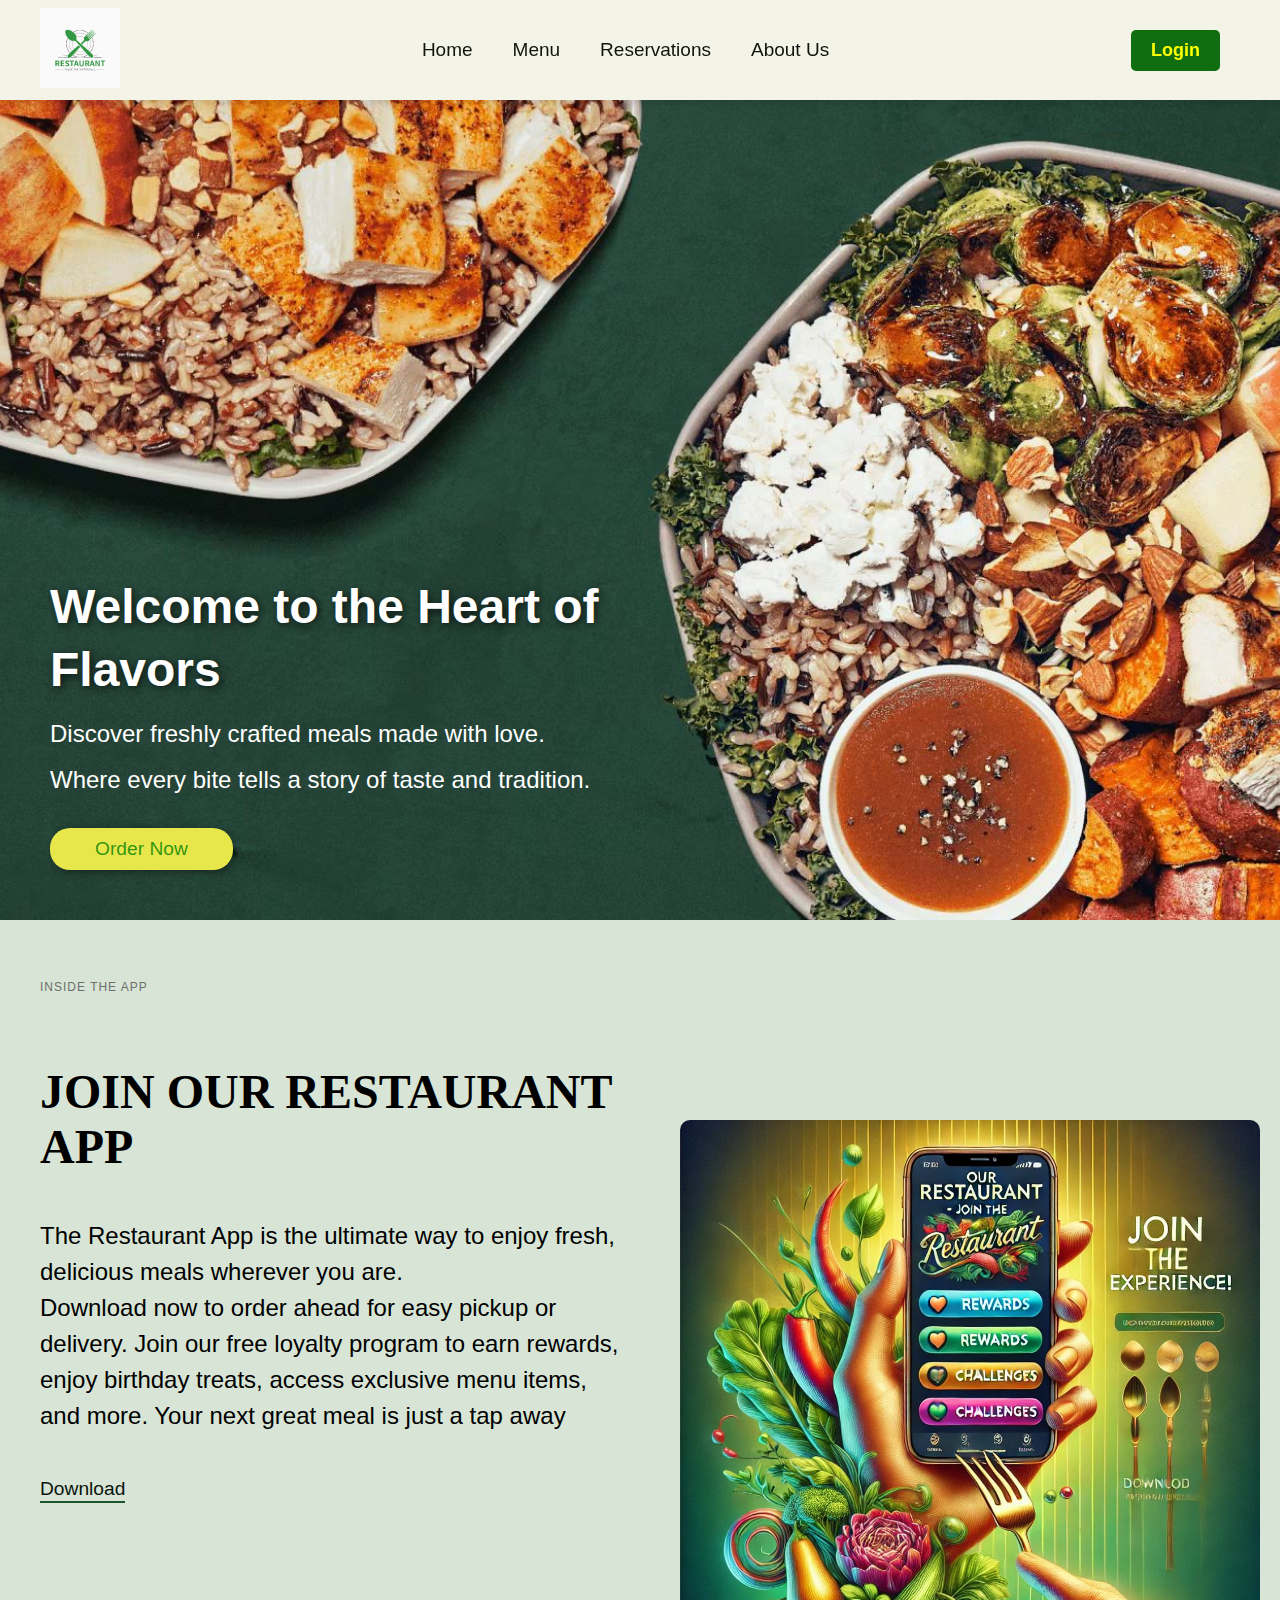
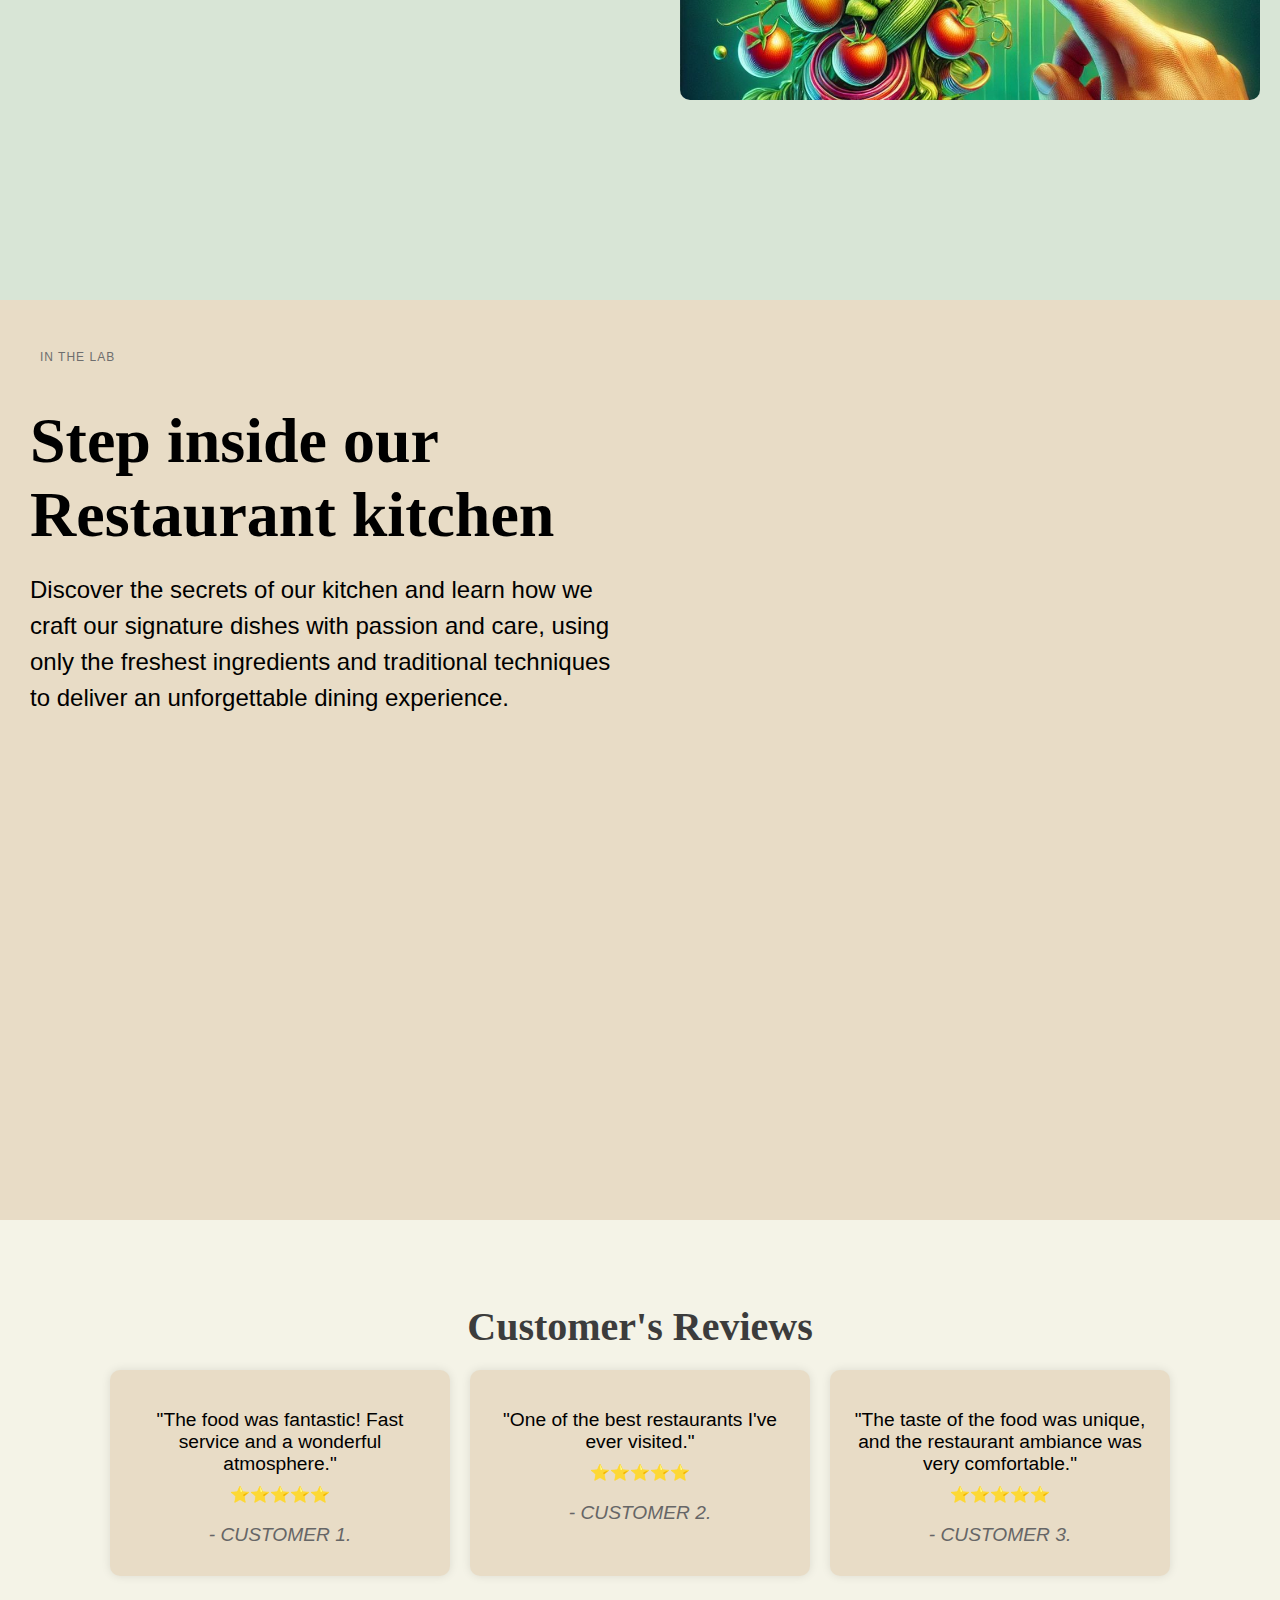
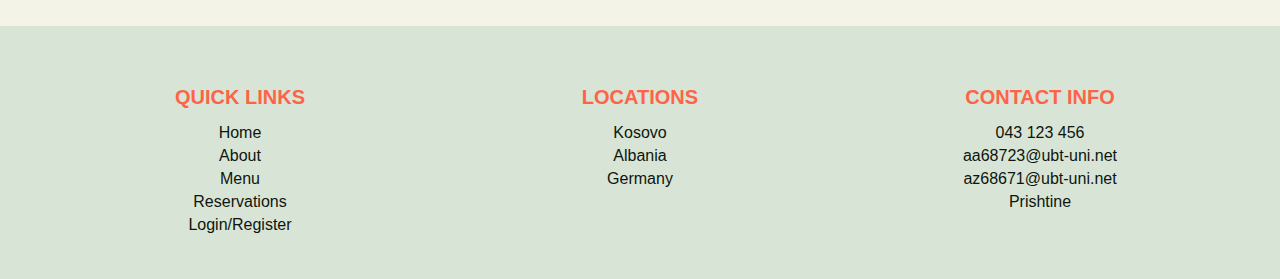
==== index.html @ e31dccf3 "updated footer for menu and created a file for "about us"" ====
<!DOCTYPE html>
<html lang="en">
<head>
    <meta charset="UTF-8">
    <meta name="viewport" content="width=device-width, initial-scale=1.0">
    <meta name="description" content="Welcome to the Best Restaurant. Discover freshly crafted meals made with love.">
    <title>Best Restaurant</title>
    <link rel="stylesheet" href="index.css">
    <script defer src="script.js"></script>

</head>
<body>
    <header class="header">
        <!-- Logo ne anen e majte -->
        <div class="logo">
            <img src="logo.png" alt="Restaurant Logo">
        </div>

        <!-- Navigacioni ne qender -->
        <nav class="nav">
            <ul>
                <li><a href="index.html">Home</a></li>
                <li><a href="menu.html">Menu</a></li>
                <li><a href="Reservations.html">Reservations</a></li>
                <li><a href="about.html">About Us</a></li>
            </ul>
        </nav>

        <!-- Login button ne te djathte -->
        <a href="#" class="login-button">Login</a>
    </header>

    <section class="hero">
      <div class="hero-content">
        <h1>Welcome to the Heart of Flavors</h1>
        <p>Discover freshly crafted meals made with love.</p>
        <p>Where every bite tells a story of taste and tradition.</p>
        <a href="menu.html" class="order-button">Order Now</a>
      </div>
    </section>
      
        <section class="app">
            <!-- Seksioni i tekstit -->
            <div class="text-section">
                <div class="stitle">Inside the app</div>
                <h2>Join our restaurant app</h2>
                <p>The Restaurant App is the ultimate way to enjoy fresh, delicious meals wherever you are. <br>
                    Download now to order ahead for easy pickup or delivery. Join our free loyalty program to earn rewards, enjoy birthday treats, 
                    access exclusive menu items, and more. Your next great meal is just a tap away</p>
                    <div class="btn">
                        <a href="https://play.google.com/store/apps/details?id=com.globalfoodsoft.restaurantapp" class="underline-link">Download</a>
                    </div>
            </div>
            
    
            <!-- Seksioni i fotos -->
            <div class="app-img">
                <img src="app_promo.jpg" alt="Restaurant App Promo">
            </div>
            
        </section>
        <section class="flex">
            <div class="texti">
                <div>
                    <div class="subtitle">In the lab</div>
                    <h2>Step inside our Restaurant kitchen</h2>
                    <p>Discover the secrets of our kitchen and learn how we craft our signature dishes with passion and care, 
                       using only the freshest ingredients and traditional techniques to deliver an unforgettable dining experience.
                    </p>
                </div>
            </div>

            <div class="video-section" id="v">
                <video autoplay muted loop>
                    <source src="kitchen.mp4" type="video/mp4">
                    Your browser does not support the video tag.
                </video>
            </div>
        </section>
        <!-- Reviews Section -->
        <section id="tm" class="testimonials">
            <h2>Customer's Reviews</h2>
            <div class="testimonial-container">
                <div class="testimonial">
                    <p>"The food was fantastic! Fast service and a wonderful atmosphere."</p>
                    <div class="rating">⭐⭐⭐⭐⭐</div>
                    <p class="client-name">- CUSTOMER 1.</p>
                </div>
                <div class="testimonial">
                    <p>"One of the best restaurants I've ever visited."</p>
                    <div class="rating">⭐⭐⭐⭐⭐</div>
                    <p class="client-name">- CUSTOMER 2.</p>
                </div>
                <div class="testimonial">
                    <p>"The taste of the food was unique, and the restaurant ambiance was very comfortable."</p>
                    <div class="rating">⭐⭐⭐⭐⭐</div>
                    <p class="client-name">- CUSTOMER 3.</p>
                </div>
            </div>
        </section>

    </main>

    <footer>
        <section class="footer">
            <div class="box-container">
                <div class="box">
                    <h3>Quick Links</h3>
                    <ul>
                        <li><a href="index.html">Home</a></li>
                        <li><a href="about.html">About</a></li>
                        <li><a href="menu.html">Menu</a></li>
                        <li><a href="Reservations.html">Reservations</a></li>
                        <li><a href="login.html">Login/Register</a></li>
                    </ul>
                </div>
                <div class="box">
                    <h3>Locations</h3>
                    <ol>
                        <li><a href="#">Kosovo</a></li>
                        <li><a href="#">Albania</a></li>
                        <li><a href="#">Germany</a></li>
                    </ol>
                </div>
                <div class="box">
                    <h3>Contact Info</h3>
                    <ul>
                        <li><a href="#">043 123 456</a></li>
                        <li><a href="#">aa68723@ubt-uni.net</a></li>
                        <li><a href="#">az68671@ubt-uni.net</a></li>
                        <li><a href="#">Prishtine</a></li>
                    </ul>
                </div>
            </div>
        </section>
    </footer>
</body>
</html>
---- index.css ----
/* Pergjithesisht */
body {
  margin: 0;
  font-family: 'Montserrat', sans-serif;
  background-color:#F4F3E7;
}

/* Header */
.header {
  position: fixed;
  top: 0;
  width: 100%;
  height: 100px;
  background-color: #F4F3E7;
  display: flex;
  align-items: center;
  justify-content: space-between;
  padding: 0 40px;
  z-index: 10;
  box-shadow: 0 4px 6px rgba(0, 0, 0, 0.1); /* Shton nje hije per pamje me te mire */
}

/* Logo ne te majte */
.logo img {
  height: 80px; /* Madhesia e logos */
}

/* Navigacioni ne qender */
.nav {
  text-align: center;
}

.nav ul {
  display: inline-flex;
  list-style: none;
  margin: 0;
  padding: 0;
}

.nav li {
  margin: 0 20px;
}

.nav a {
  color: #0E150E;
  text-decoration: none;
  font-size: 19px;
}

.nav a:hover {
  color: #1c542d;
  transition: color 0.3s ease-in-out;
}

/* Login si buton ne te djathte */
.login-button {
  padding: 10px 20px;
  background-color: #106e10;
  color: yellow;;
  text-decoration: none;
  font-weight: bold;
  font-size: 18px;
  border: none;
  border-radius: 5px;
  margin-right: 100px; /* Hapesira e moderuar nga skaji i djathte */
  transition: background-color 0.3s, transform 0.3s;
  cursor: pointer;
}

.login-button:hover {
  background-color: #1c542d;
  transform: scale(1.04);
}

/* Hero */
.hero {
  background-image: url('green1.jpg'); /* Vendosni nje imazh te pershtatshem */
  background-size: cover;
  background-position: center;
  height: 100vh;
  position: relative;
  color: #fff;
  display: flex;
  align-items: flex-end; /* Per t'u shfaqur ne fund te seksionit */
  justify-content: flex-start; /* Per t'u shfaqur ne krahun e majte */
  padding: 10px; /* Hapesire me e madhe nga skajet */
}

.hero-content {
  max-width: 600px; /* Zgjerimi i gjersise per tekst me te gjate */
  padding: 40px;
}

.hero h1 {
  font-size: 3rem; /* Tekst me i madh */
  margin: 0 0 15px;
  font-weight: bold;
  line-height: 1.3; /* Hapesira ndermjet rreshtave */
  text-shadow: 2px 2px 8px rgba(0, 0, 0, 0.7); /* Hijet per tekst me te dukshem */
}

.hero p {
  font-size: 1.5rem; /* Peremase me e madhe */
  margin: 10px 0;
  line-height: 1.5; /* Hapesire me e rehatshme ndermjet rreshtave */
}

.order-button {
  display: inline-block;
  margin-top: 20px;
  padding: 10px 45px; /* Buton me i madh per terheqje me te mire */
  font-size: 1.2rem;
  color: rgba(0, 128, 0, 0.8); /* Shkronja te gjelberta transparente */
  background-color: rgb(231, 231, 75);; /* Ngjyre e verdhe per butonin */
  text-decoration: none;
  border-radius: 20px; /* Cepa pak me te rrumbullaket */
  box-shadow: 2px 2px 8px rgba(0, 0, 0, 0.4); /* Efekt hijeje */
  transition: background-color 0.3s, transform 0.2s;
}

.order-button:hover {
  background-color: #f6d465; /* Ndryshim i lehte ngjyre ne hover */
  transform: scale(1.08); /* Zmadhim me i dukshem gjate hover-it */
}
/* App Section */
.app {
  display: flex;
  background-color: #D8E5D6;
}

.text-section {
  flex: 1;
  height: 100vh;
  display: flex;
  flex-direction: column;
  justify-content: flex-start;
  padding: 40px;
  color: #000;
}

.text-section h2 {
  font-size: 3rem;
  margin-bottom: 20px;
  text-transform: uppercase; /* Të gjitha shkronjat janë të mëdha */
  font-family: Garamond, serif;
  
}

.text-section p {
  font-size: 1.5rem;
  line-height: 1.5;
}
.stitle{
  font-size: 12px; /* Madhësia e vogël për tekstin ndihmës */
  color: #6e6e6e; /* Një ngjyrë gri e lehtë për tekstin ndihmës */
  text-transform: uppercase; /* Të gjitha shkronjat janë të mëdha */
  letter-spacing: 1px; /* Hapësirë midis shkronjave */
  margin-top: 20px;
  margin-bottom: 30px; /* Hapësirë poshtë subtitullit */
}

.btn {
  align-self: flex-start; /* Vendosja në të majtë */
  margin-top: 20px;
}

.underline-link {
  font-size: 1.2rem;
  color: #09140c;
  text-decoration: none;
  border-bottom: 2px solid #1c542d; /* Vijë poshtë */
  padding-bottom: 2px;
  transition: color 0.3s ease-in-out, border-color 0.3s ease-in-out;
}

.underline-link:hover {
  color: #106e10;
  border-color: #106e10;
}

.app-img {
  flex: 1;
  display: flex;
  align-items: center;
  justify-content: center;
  padding: 20px;
}

.app-img img {
  max-width: 100%;
  height: auto;
  border-radius: 10px;
}
/*app section*/
.flex{
  display: flex;
  background-color: #E8DCC6;
}

.texti {
  flex: 1; /* Seksioni i tekstit zë gjysmën e ekranit */
  height: 100vh;
  position: relative;
  color: #000000;
  display: flex;
  align-items: flex-start; /* Per t'u shfaqur ne fillim te seksionit */
  justify-content: flex-start; /* Per t'u shfaqur ne krahun e majte */
  padding: 10px; /* Hapesire me e madhe nga skajet */
}
.subtitle {
  font-size: 12px; /* Madhësia e vogël për tekstin ndihmës */
  color: #6e6e6e; /* Një ngjyrë gri e lehtë për tekstin ndihmës */
  text-transform: uppercase; /* Të gjitha shkronjat janë të mëdha */
  letter-spacing: 1px; /* Hapësirë midis shkronjave */
  margin-left: 30px;
  margin-top: 40px;
  margin-bottom: 40px; /* Hapësirë poshtë subtitullit */
}
.texti h2 {
  font-size: 4em; /* Madhësia kryesore e titullit */
  margin:  20px ; /* Hapësirë poshtë titullit */
  font-family: Garamond, serif;
}
.flex p{
  font-size: 1.5rem; /* Permase me e madhe */
  margin: 20px ;
  line-height: 1.5; /* Hapesire me e rehatshme ndermjet rreshtave */
}
.video-section {
  flex: 1; /* Seksioni i videos zë gjysmën tjetër të ekranit */
  background-color: #E8DCC6; /* Ngjyrë gri për sfondin e videos */
  overflow: hidden; /* Siguron që videoja të mos dalë jashtë kufijve */
  display: flex; /* Videoja qendrohet brenda */
}
.video-section video {
  width: 100%; /* Video mbush gjithë gjerësinë e seksionit */
  height: 100%; /* Video mbush gjithë lartësinë e seksionit */
  object-fit: cover; /* Video mbulon seksionin pa shtrembërime */
}

/* Reviews-section */
.testimonials {
  padding: 50px 20px;
  background-color: #F4F3E7;
  text-align: center;
}

.testimonials h2 {
  font-family: Garamond, serif;
  font-size: 2.5rem;
  font-weight:bolder;
  color: #3c3c3c; /* Ngjyrë neutrale */
  margin-bottom: 20px;
}

.testimonial-container {
  display: flex;
  gap: 20px;
  justify-content: center;
  flex-wrap: wrap;
}

.testimonial {
  background-color: #E8DCC6;
  border-radius: 10px;
  padding: 20px;
  width: 300px;
  box-shadow: 0 0 10px rgba(0, 0, 0, 0.1);
}

.testimonial p {
  font-size: 1.2rem;
  margin-bottom: 10px;
}

.testimonial .rating {
  color: #FFD700;
}

.testimonial .client-name {
  font-style: italic;
  color: #666;
}
.testimonial:hover {
background-color: #D8E5D6;
}

/* Footer */
footer {
  background-color: #D8E5D6;
  color: #0E150E;
  padding: 20px;
  text-align: center;
}

.footer .box-container {
  display: flex;
  justify-content: space-around;
  flex-wrap: wrap;
  max-width: 1200px;
  margin: 0 auto;
}

.footer .box {
  flex: 1 1 250px;
  padding: 20px;
}

.footer h3 {
  font-size: 20px;
  color: #ff6347;
  margin-bottom: 15px;
  text-transform: uppercase;
}

.footer ul, .footer ol {
  list-style: none;
  padding: 0;
  margin: 0;
}

.footer li {
  margin: 5px 0;
}

.footer a {
  color: #0E150E;
  text-decoration: none;
  font-size: 16px;
  transition: color 0.3s;
}

.footer a:hover {
  color: aqua;
}

/* Per ekranet e vogla */
@media (max-width: 768px) {
  .footer .box-container {
    flex-direction: column;
    align-items: center;
  }

  .nav ul {
    flex-direction: column;
    align-items: center;
  }

  .nav li {
    margin: 10px 0;
  }

  .header {
    flex-wrap: wrap;
    height: auto;
    padding: 10px 20px;
  }

  .login-button {
    margin-right: 10px; /* Pak me afer per ekranet e vogla */
  }
}
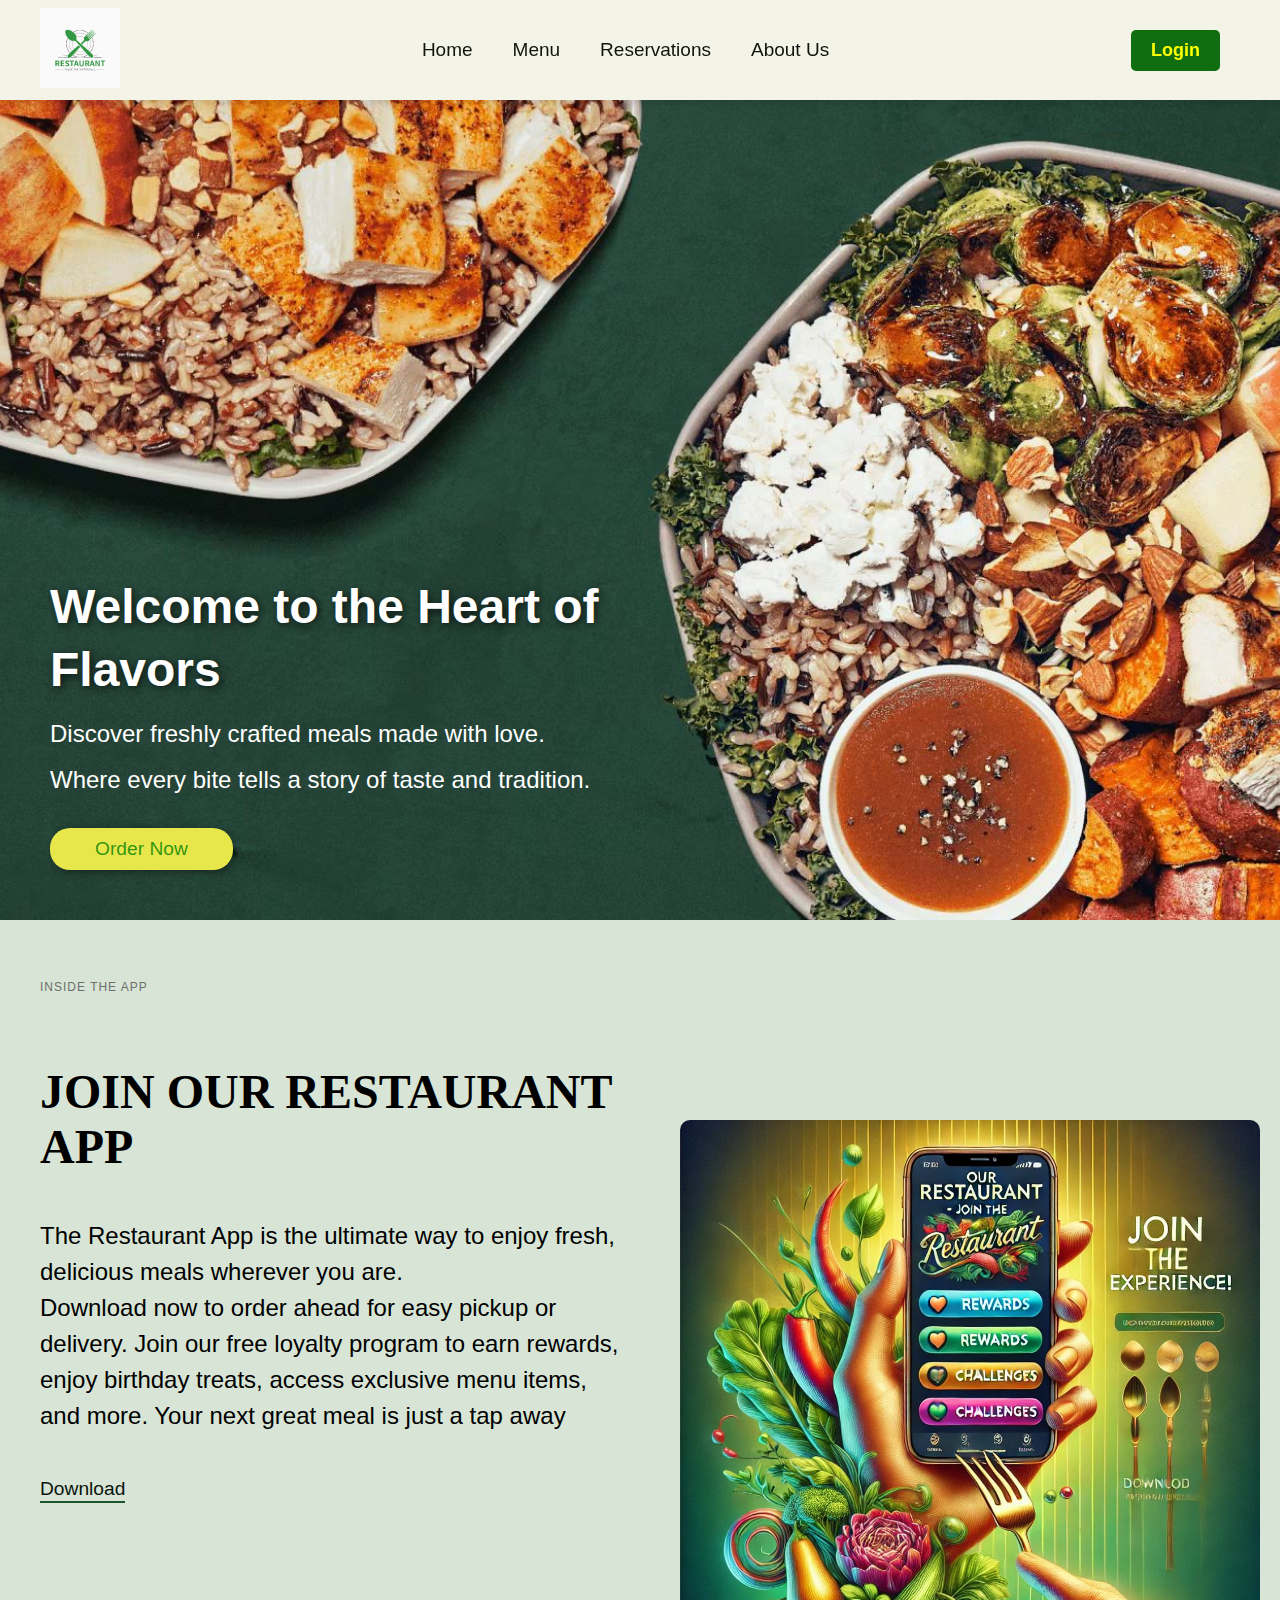
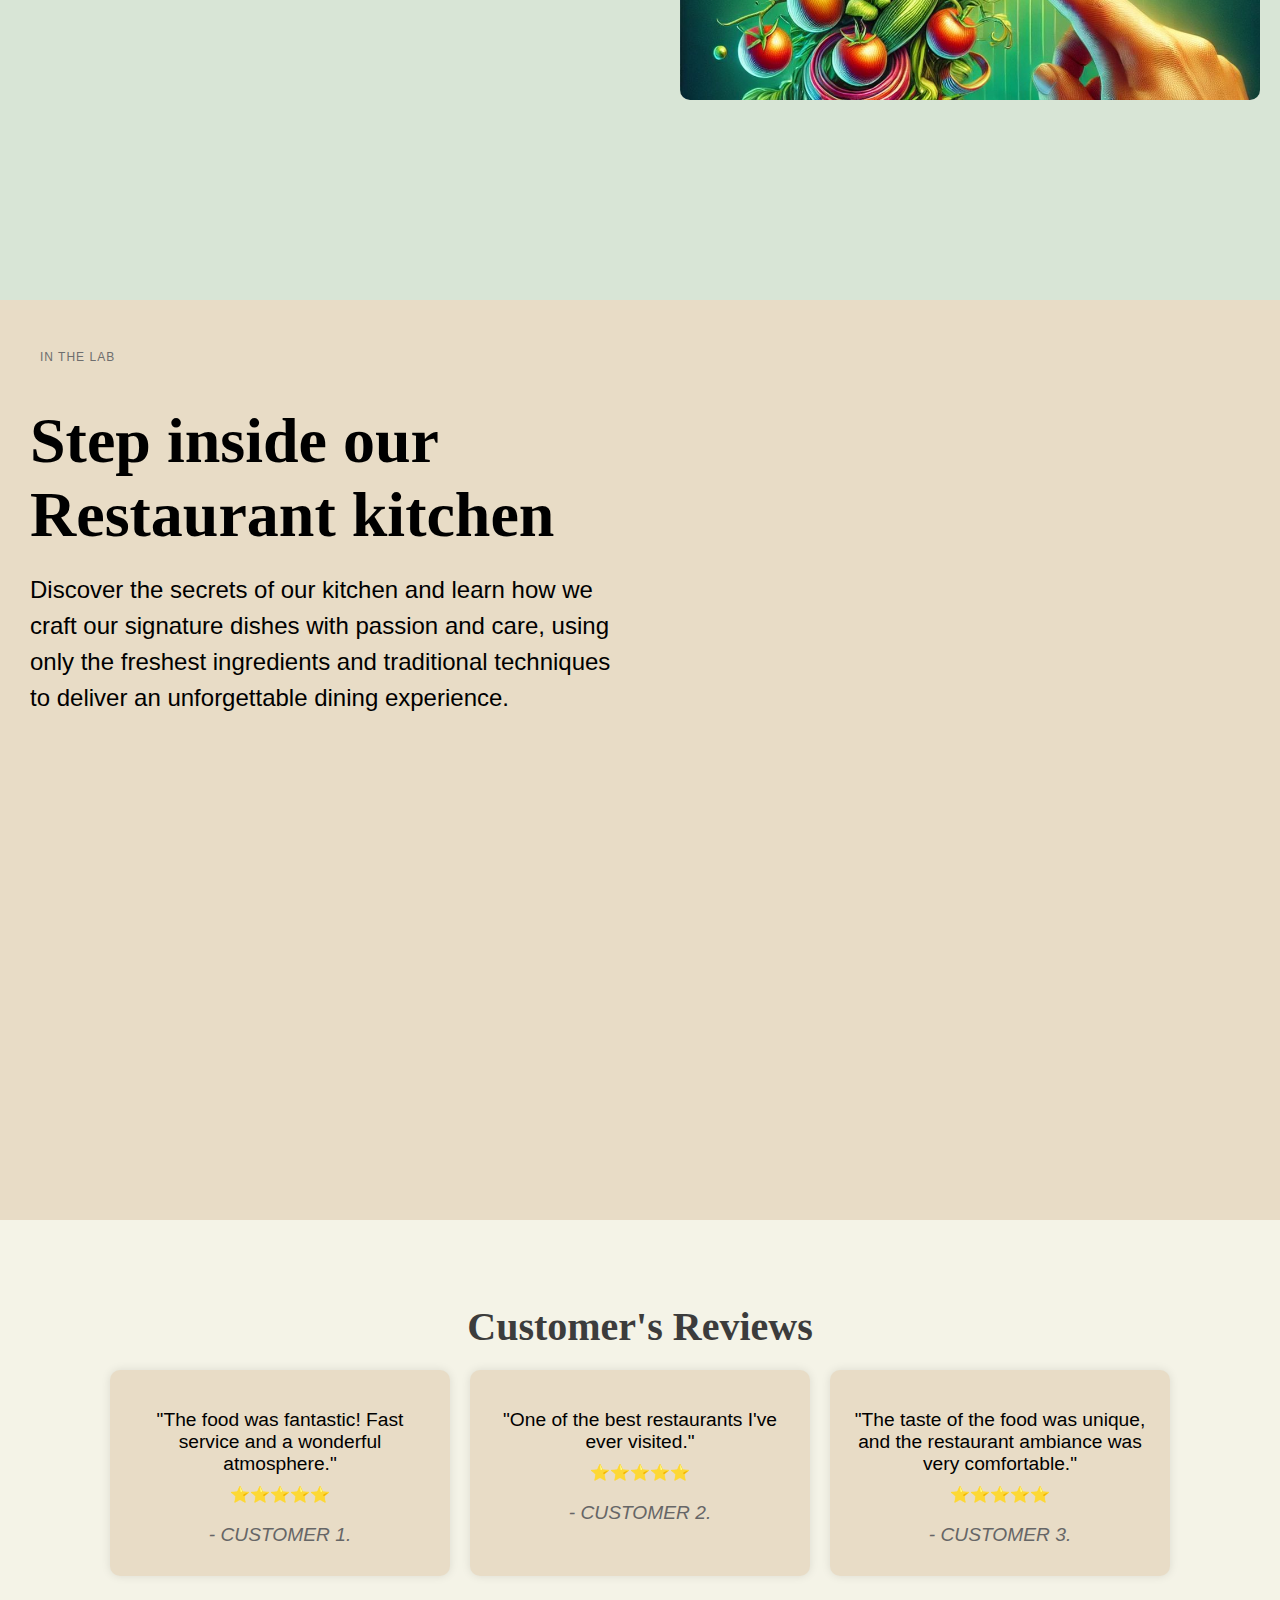
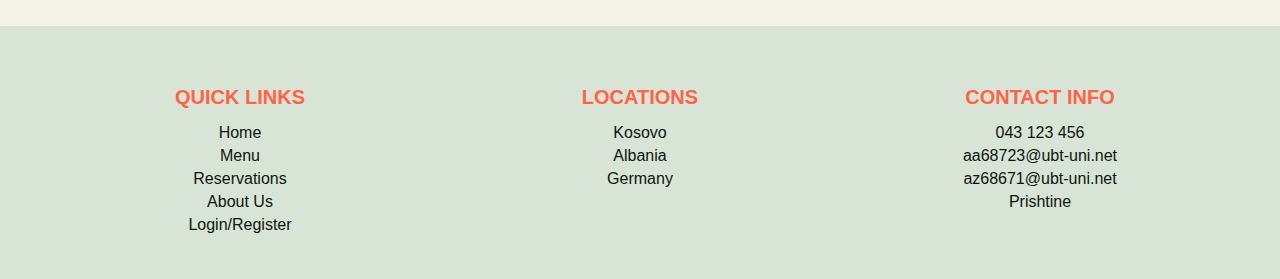
==== commit c96c676c: "Added "What Makes Us Special" to About US" ====
--- a/index.html
+++ b/index.html
@@ -108,9 +108,9 @@
                     <h3>Quick Links</h3>
                     <ul>
                         <li><a href="index.html">Home</a></li>
-                        <li><a href="about.html">About</a></li>
                         <li><a href="menu.html">Menu</a></li>
                         <li><a href="Reservations.html">Reservations</a></li>
+                        <li><a href="about.html">About Us</a></li>
                         <li><a href="login.html">Login/Register</a></li>
                     </ul>
                 </div>
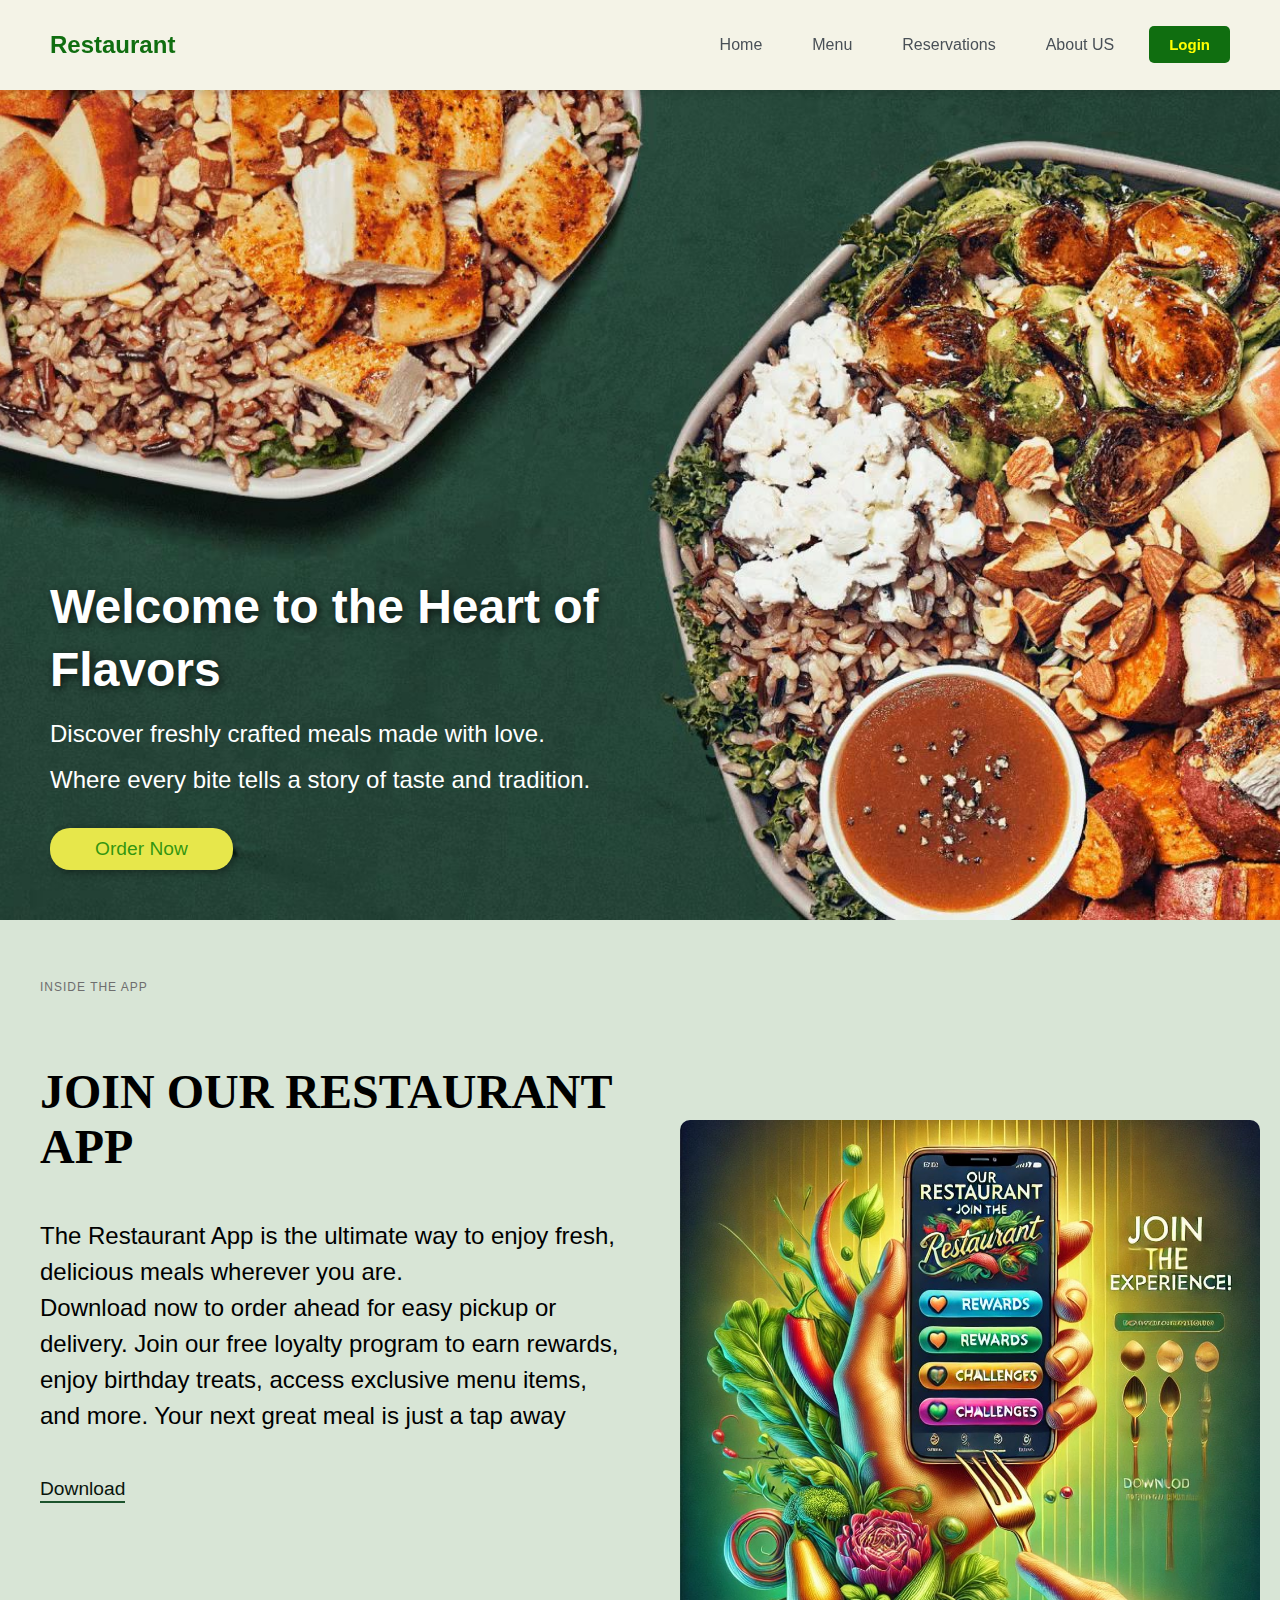
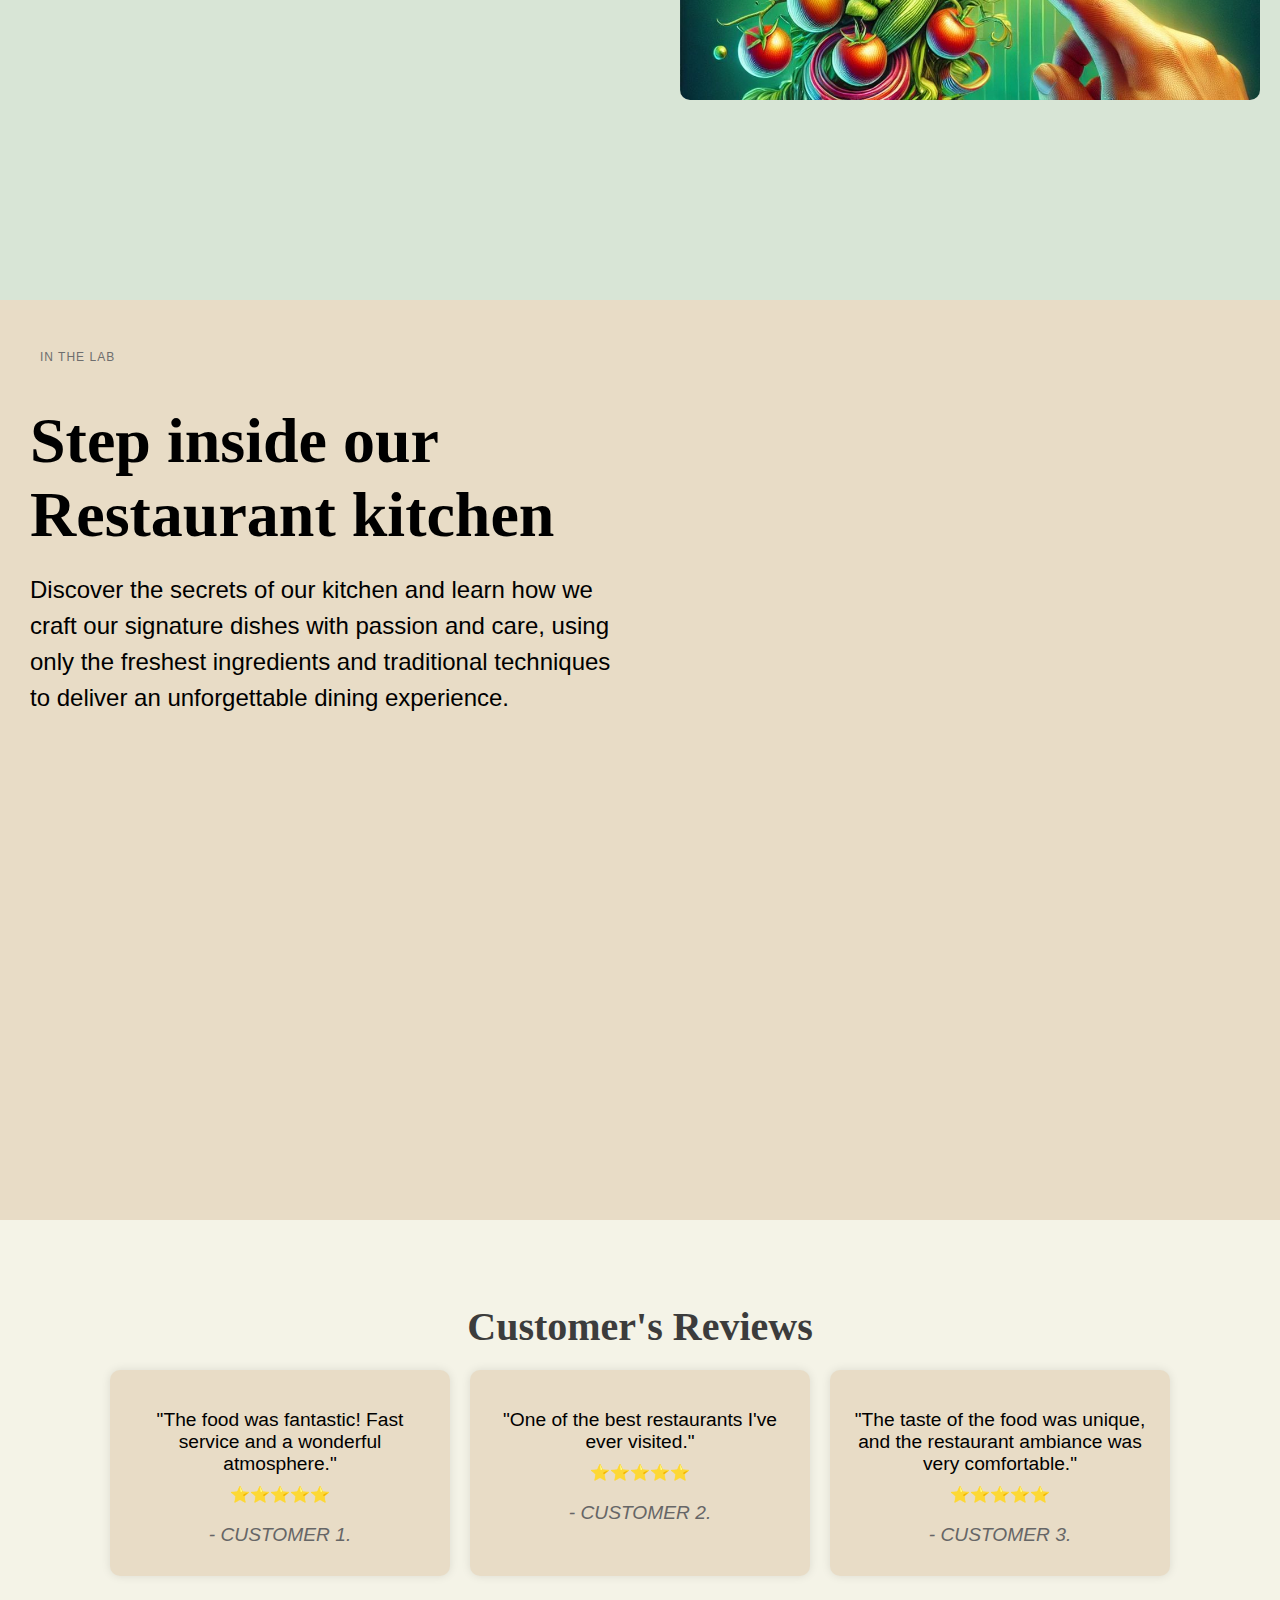
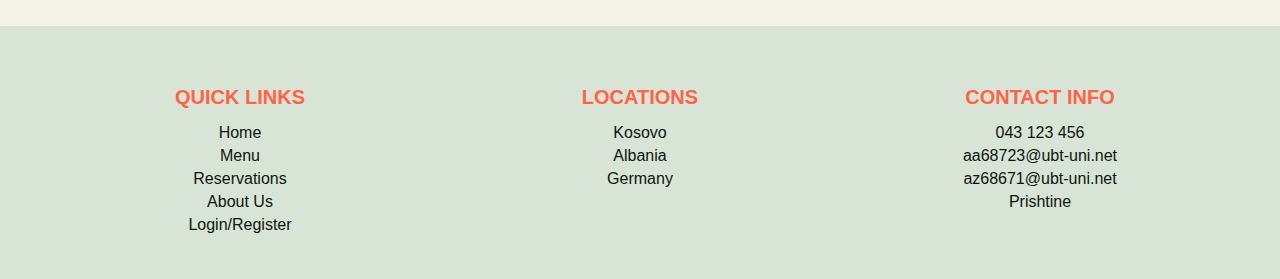
==== commit ee30af0a: "added responsive for header" ====
--- a/index.html
+++ b/index.html
@@ -5,29 +5,40 @@
     <meta name="viewport" content="width=device-width, initial-scale=1.0">
     <meta name="description" content="Welcome to the Best Restaurant. Discover freshly crafted meals made with love.">
     <title>Best Restaurant</title>
+    
     <link rel="stylesheet" href="index.css">
+    <link rel="stylesheet" href="header.css">
     <script defer src="script.js"></script>
 
 </head>
 <body>
     <header class="header">
-        <!-- Logo ne anen e majte -->
-        <div class="logo">
-            <img src="logo.png" alt="Restaurant Logo">
+        <div class="container">
+            <!-- Logo -->
+            <div class="logo">
+                <h2><a href="index.html">Restaurant</a></h2>
+            </div>
+            
+            <!-- Menu Toggle Button for Mobile -->
+            <div class="toggle-button" id="toggle-menu">
+                <div></div>
+                <div></div>
+                <div></div>
+            </div>
+
+            <!-- Navigation -->
+            <nav class="nav" id="nav">
+                <button class="close-button" id="close-menu">&times;</button>
+                <ul class="nav-list">
+                    <li><a href="index.html" class="nav-link">Home</a></li>
+                    <li><a href="menu.html" class="nav-link">Menu</a></li>
+                    <li><a href="reservations.html" class="nav-link">Reservations</a></li>
+                    <li><a href="about.html" class="nav-link">About US</a></li>
+                    <li><a href="login.html" class="login-button">Login</a></li>
+                </ul>
+            </nav>
+            
         </div>
-
-        <!-- Navigacioni ne qender -->
-        <nav class="nav">
-            <ul>
-                <li><a href="index.html">Home</a></li>
-                <li><a href="menu.html">Menu</a></li>
-                <li><a href="Reservations.html">Reservations</a></li>
-                <li><a href="about.html">About Us</a></li>
-            </ul>
-        </nav>
-
-        <!-- Login button ne te djathte -->
-        <a href="#" class="login-button">Login</a>
     </header>
 
     <section class="hero">
@@ -48,7 +59,7 @@
                     Download now to order ahead for easy pickup or delivery. Join our free loyalty program to earn rewards, enjoy birthday treats, 
                     access exclusive menu items, and more. Your next great meal is just a tap away</p>
                     <div class="btn">
-                        <a href="https://play.google.com/store/apps/details?id=com.globalfoodsoft.restaurantapp" class="underline-link">Download</a>
+                        <a href="https://play.google.com/store/apps/details?id=com.globalfoodsoft.restaurantapp" class="underline-link" target="_blank">Download</a>
                     </div>
             </div>
             
--- a/index.css
+++ b/index.css
@@ -3,73 +3,6 @@
   margin: 0;
   font-family: 'Montserrat', sans-serif;
   background-color:#F4F3E7;
-}
-
-/* Header */
-.header {
-  position: fixed;
-  top: 0;
-  width: 100%;
-  height: 100px;
-  background-color: #F4F3E7;
-  display: flex;
-  align-items: center;
-  justify-content: space-between;
-  padding: 0 40px;
-  z-index: 10;
-  box-shadow: 0 4px 6px rgba(0, 0, 0, 0.1); /* Shton nje hije per pamje me te mire */
-}
-
-/* Logo ne te majte */
-.logo img {
-  height: 80px; /* Madhesia e logos */
-}
-
-/* Navigacioni ne qender */
-.nav {
-  text-align: center;
-}
-
-.nav ul {
-  display: inline-flex;
-  list-style: none;
-  margin: 0;
-  padding: 0;
-}
-
-.nav li {
-  margin: 0 20px;
-}
-
-.nav a {
-  color: #0E150E;
-  text-decoration: none;
-  font-size: 19px;
-}
-
-.nav a:hover {
-  color: #1c542d;
-  transition: color 0.3s ease-in-out;
-}
-
-/* Login si buton ne te djathte */
-.login-button {
-  padding: 10px 20px;
-  background-color: #106e10;
-  color: yellow;;
-  text-decoration: none;
-  font-weight: bold;
-  font-size: 18px;
-  border: none;
-  border-radius: 5px;
-  margin-right: 100px; /* Hapesira e moderuar nga skaji i djathte */
-  transition: background-color 0.3s, transform 0.3s;
-  cursor: pointer;
-}
-
-.login-button:hover {
-  background-color: #1c542d;
-  transform: scale(1.04);
 }
 
 /* Hero */
@@ -335,28 +268,10 @@
 }
 
 /* Per ekranet e vogla */
-@media (max-width: 768px) {
+@media (max-width: 690px) {
   .footer .box-container {
     flex-direction: column;
     align-items: center;
   }
 
-  .nav ul {
-    flex-direction: column;
-    align-items: center;
-  }
-
-  .nav li {
-    margin: 10px 0;
-  }
-
-  .header {
-    flex-wrap: wrap;
-    height: auto;
-    padding: 10px 20px;
-  }
-
-  .login-button {
-    margin-right: 10px; /* Pak me afer per ekranet e vogla */
-  }
-}
+}
--- a/header.css
+++ b/header.css
@@ -0,0 +1,221 @@
+/* Stili i pergjithshem*/
+body {
+    margin: 0;
+    box-sizing: border-box;
+    font-family: 'Montserrat', sans-serif;
+    background-color:#F4F3E7;
+    overflow-x: hidden;
+}
+
+/* header */
+.header {
+    background-color:#F4F3E7;
+    position:fixed;
+    width: 100%;
+    z-index: 1000;
+    box-shadow: 0 4px 6px rgba(0, 0, 0, 0.1);
+    transition: nav 0.3s ease-in-out;
+    padding: 20px 0;
+}
+
+/* Stilet për container-in e header-it */
+.container {
+    display: flex;
+    justify-content: space-between; 
+    align-items: center;
+    padding: 0 50px;
+}
+
+
+.logo {
+    display: flex;
+    align-items: center;
+}
+
+.logo h2 {
+    color: #106e10;
+    font-size: 24px;
+    margin: 0;
+}
+
+
+.logo h2 a {
+    text-decoration: none;
+    color: inherit;
+    font-weight: bold;
+}
+
+/*nav*/
+.nav {
+    display: block;
+    align-items: center;
+}
+
+.nav-list {
+    list-style: none;
+}
+
+
+.nav-link {
+    text-decoration: none;
+    color: #495057;
+    font-weight: 500;
+    padding: 8px 15px;
+    transition: background-color 0.3s, color 0.3s;
+}
+
+
+.nav-link:hover {
+    color: #0056b3;
+}
+
+
+body.no-scroll {
+    overflow: hidden;
+}
+
+/* login buton*/
+.login-button {
+    padding: 10px 20px;
+    background-color: #106e10;
+    font-family: 'Montserrat', sans-serif;
+    color: yellow;
+    text-decoration: none;
+    font-weight: bold;
+    font-size: 15px;
+    border: none;
+    border-radius: 5px;
+    transition: background-color 0.3s, transform 0.3s;
+    cursor: pointer;
+}
+
+
+.login-button:hover {
+    background-color: #08a55c;
+}
+
+
+/* Mobile Responsive Menu */
+@media (max-width: 788px) {
+    .nav {
+        position: fixed;
+        top: 0;
+        left: 0;
+        width: 100%;
+        height: 100%;
+        background-color: rgba(255, 255, 255, 0.9);
+        backdrop-filter: blur(15px);
+        transform: translateY(-100%);
+        z-index: 2000;
+        display: flex;
+        flex-direction: column;
+        align-items: center;
+        justify-content: center;
+    }
+
+    .nav.active {
+        transform: translateY(0);
+        transition: transform 0.5s ease-in-out;
+    }
+
+    .nav-list {
+        list-style: none;
+        padding: 0;
+        margin: 0;
+        text-align: center;
+        display: flex;
+        flex-direction: column;
+        gap: 15px;
+    }
+
+    .nav-link{
+        display: block;
+        font-size: 1.5rem;
+        color: #333;
+        text-decoration: none;
+        margin: 10px 0;
+        transition: color 0.3s;
+    }
+    .header{
+        padding: 25px 0;
+    }
+    .login-button {
+        display: block;
+        font-size: 1.5rem;
+        text-decoration: none;
+        border-radius: 10px;
+        background-color:#106e10;
+        margin: 20px;
+        border-radius: 10px;
+        color: yellow;
+    }
+
+    .nav-link:hover, .login-button:hover {
+        color: #007bff;
+    }
+
+    .toggle-button {
+        display: flex;
+        flex-direction: column;
+        gap: 5px;
+        cursor: pointer;
+        position: absolute;
+        top: 30px;
+        right: 30px;
+    }
+
+    .toggle-button div {
+        width: 30px;
+        height: 3px;
+        background-color: #495057;
+        border-radius: 3px;
+        transition: all 0.3s ease-in-out;
+    }
+
+    .close-button {
+        display: block;
+        position: absolute;
+        top: 20px;
+        right: 30px;
+        font-size: 1.5rem;
+        background: none;
+        border: none;
+        color: #333;
+        cursor: pointer;
+        z-index: 2100;
+    }
+}
+
+/* Large Screens */
+@media (min-width: 789px) {
+    .nav {
+        position: static;
+        transform: none;
+        background: none;
+        height: auto;
+        display: flex;
+        flex-direction: row;
+        justify-content: flex-end;
+        align-items: center;
+        z-index: auto;
+    }
+
+    .toggle-button {
+        display: none; /* Hidden for large screens */
+    }
+
+    .close-button {
+        display: none; /* Hidden for large screens */
+    }
+
+    .nav-list {
+        display: flex;
+        flex-direction: row;
+        gap: 20px;
+    }
+
+    .nav-link {
+        font-size: 1rem;
+        margin: 0;
+    }
+}
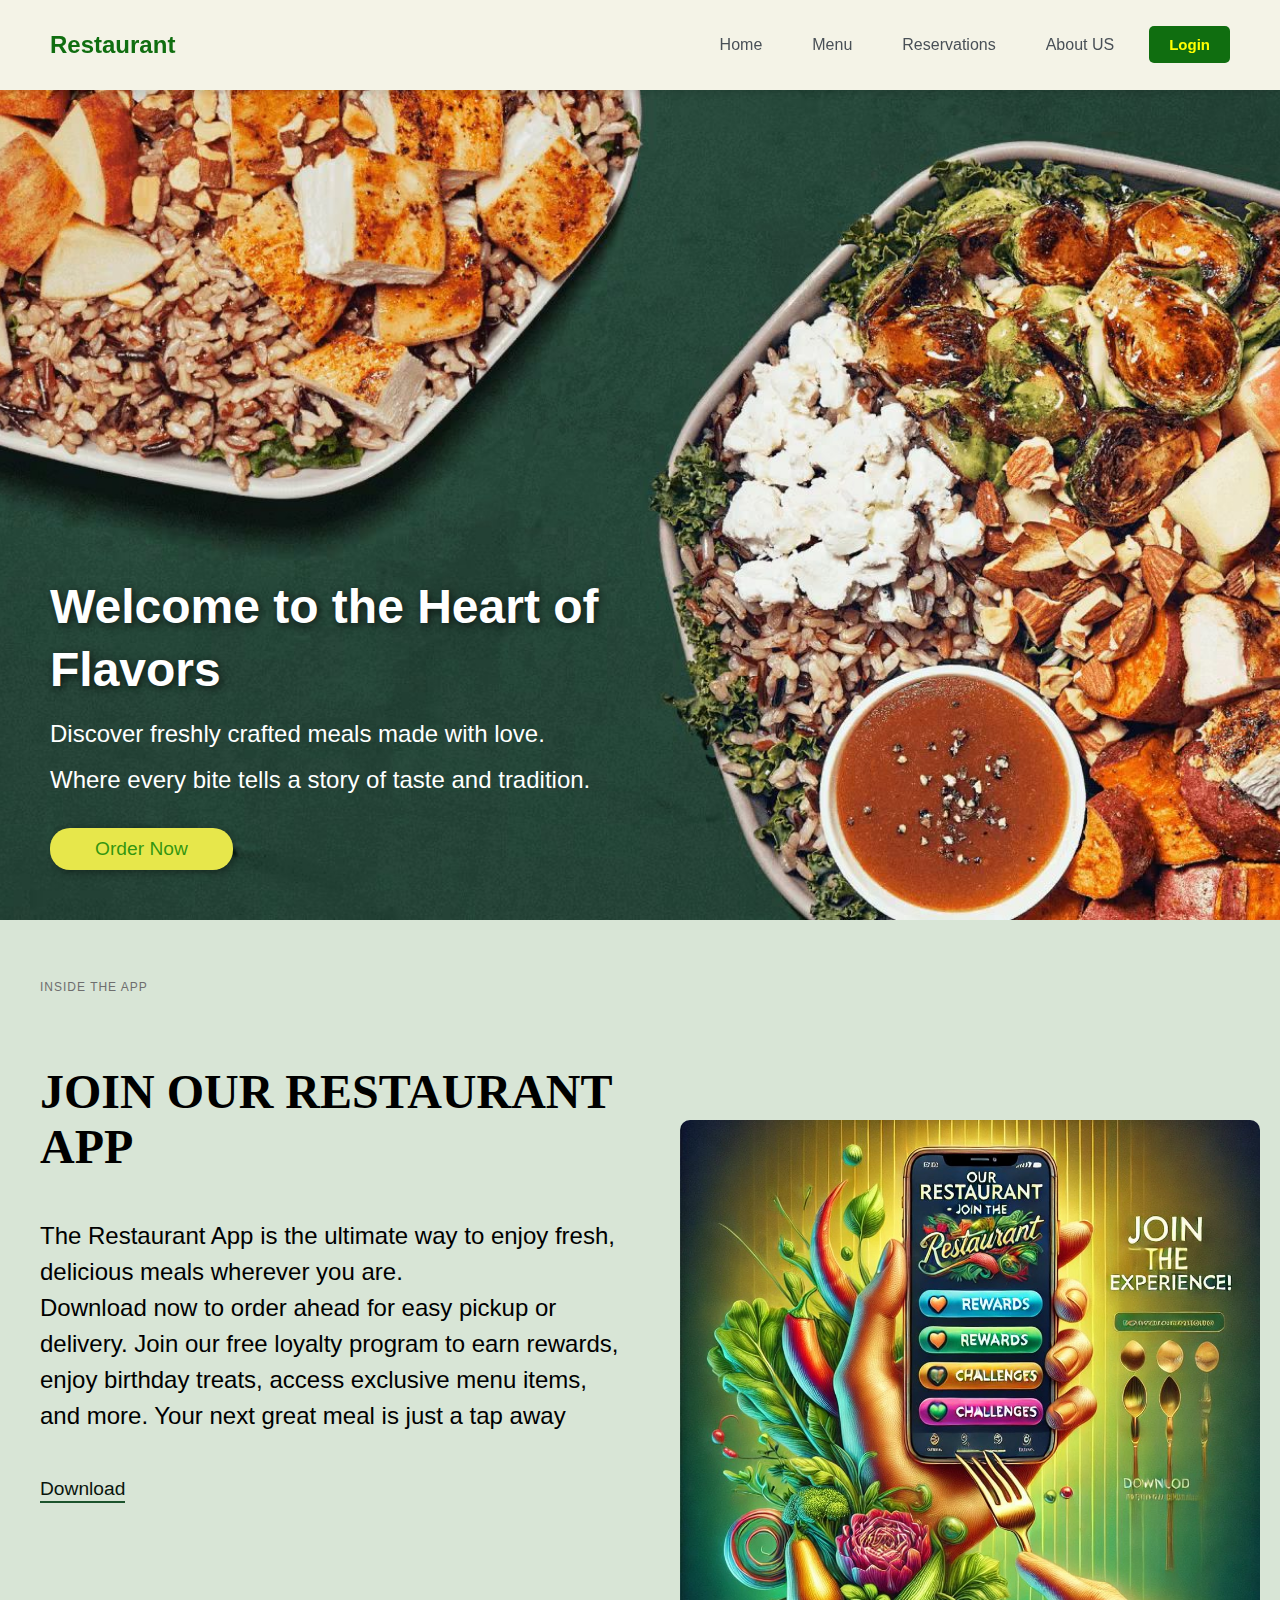
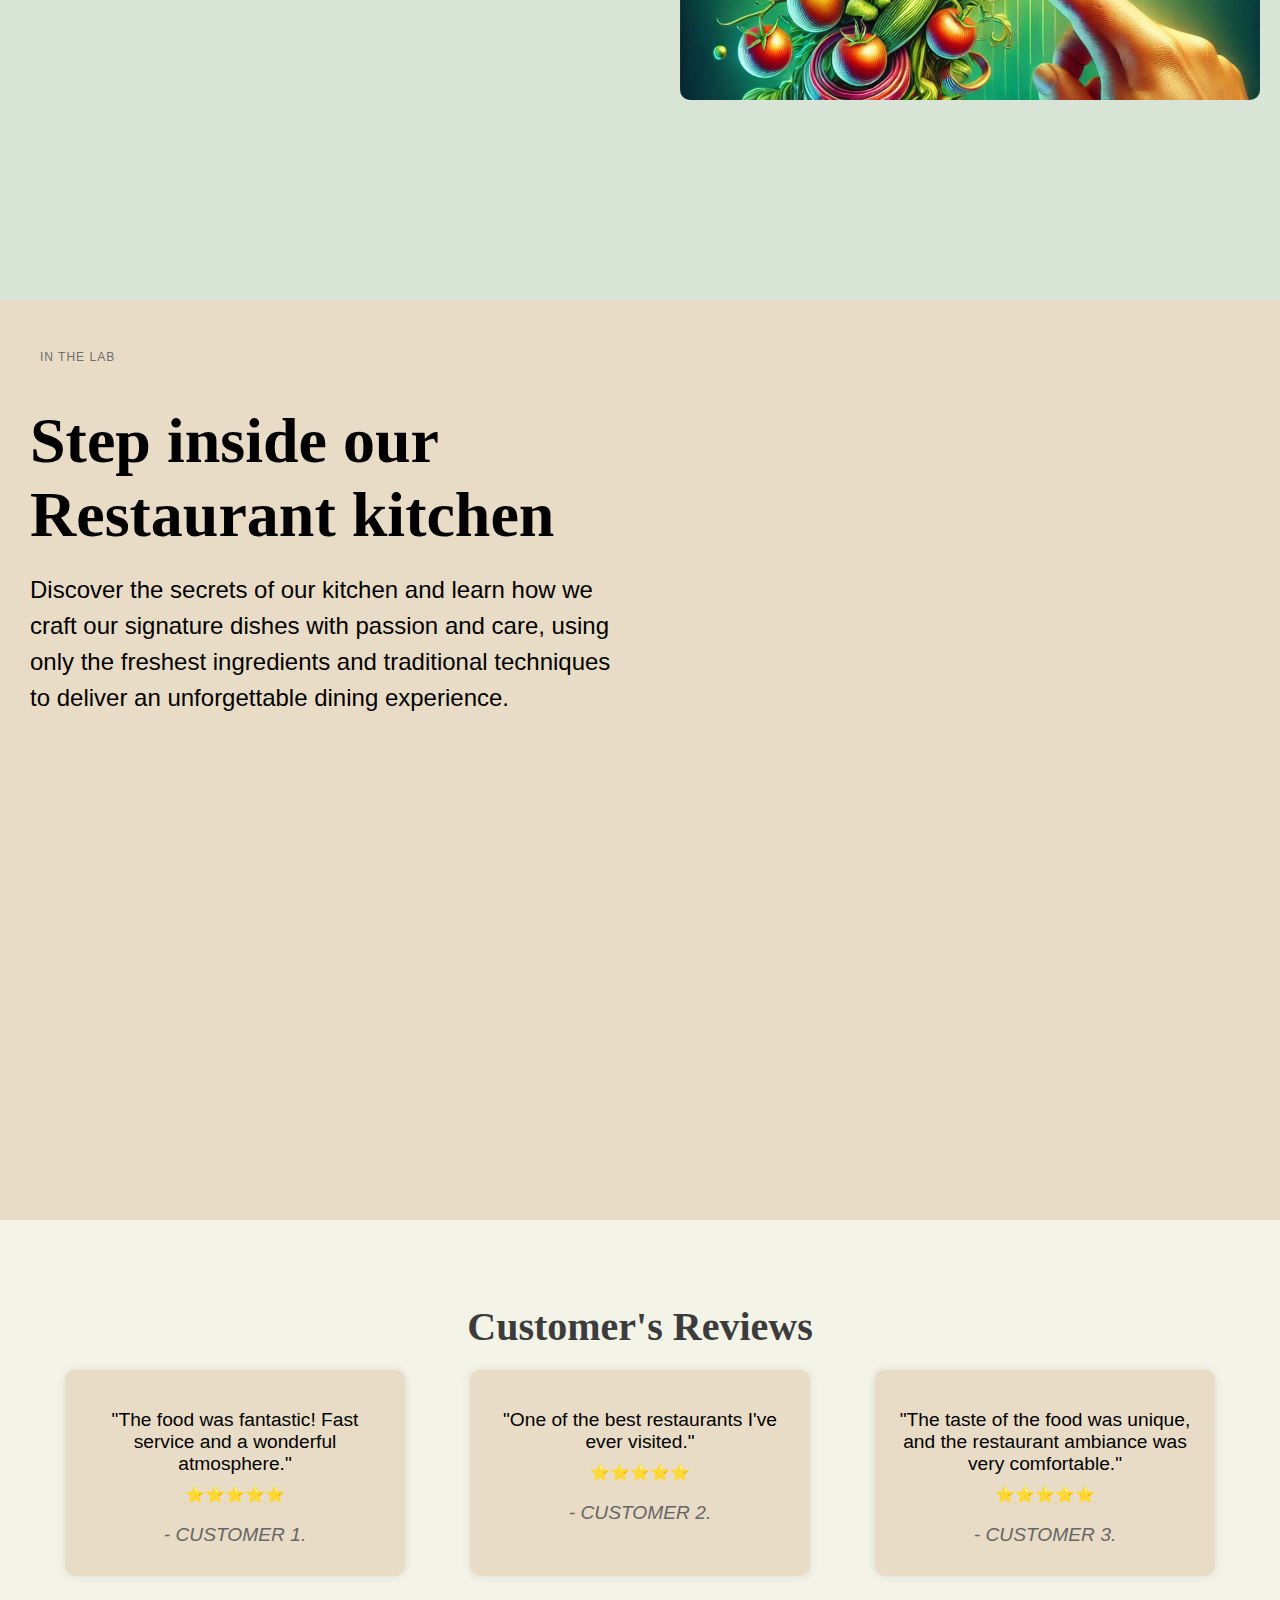
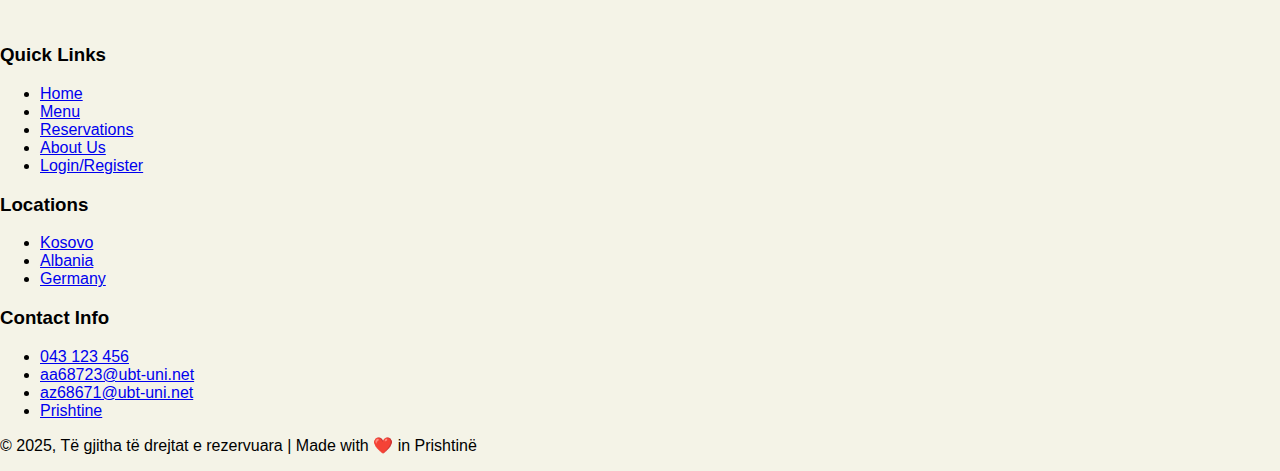
==== commit 3065938e: "Added responsive for index-page" ====
--- a/index.html
+++ b/index.html
@@ -8,6 +8,7 @@
     
     <link rel="stylesheet" href="index.css">
     <link rel="stylesheet" href="header.css">
+    <link rel="stylesheet" href="footer.css">  
     <script defer src="script.js"></script>
 
 </head>
@@ -40,110 +41,110 @@
             
         </div>
     </header>
-
-    <section class="hero">
-      <div class="hero-content">
-        <h1>Welcome to the Heart of Flavors</h1>
-        <p>Discover freshly crafted meals made with love.</p>
-        <p>Where every bite tells a story of taste and tradition.</p>
-        <a href="menu.html" class="order-button">Order Now</a>
-      </div>
-    </section>
-      
+    <main>
+        <section class="hero">
+        <div class="hero-content">
+            <h1>Welcome to the Heart of Flavors</h1>
+            <p>Discover freshly crafted meals made with love.</p>
+            <p>Where every bite tells a story of taste and tradition.</p>
+            <a href="menu.html" class="order-button">Order Now</a>
+        </div>
+        </section>
+        
         <section class="app">
             <!-- Seksioni i tekstit -->
             <div class="text-section">
                 <div class="stitle">Inside the app</div>
                 <h2>Join our restaurant app</h2>
                 <p>The Restaurant App is the ultimate way to enjoy fresh, delicious meals wherever you are. <br>
-                    Download now to order ahead for easy pickup or delivery. Join our free loyalty program to earn rewards, enjoy birthday treats, 
-                    access exclusive menu items, and more. Your next great meal is just a tap away</p>
-                    <div class="btn">
-                        <a href="https://play.google.com/store/apps/details?id=com.globalfoodsoft.restaurantapp" class="underline-link" target="_blank">Download</a>
-                    </div>
+                Download now to order ahead for easy pickup or delivery. Join our free loyalty program to earn rewards, enjoy birthday treats, 
+                access exclusive menu items, and more. Your next great meal is just a tap away</p>
+                <div class="btn">
+                    <a href="https://play.google.com/store/apps/details?id=com.globalfoodsoft.restaurantapp" class="underline-link" target="_blank">Download</a>
+                </div>
             </div>
-            
-    
+                
+        
             <!-- Seksioni i fotos -->
             <div class="app-img">
-                <img src="app_promo.jpg" alt="Restaurant App Promo">
+                <img src="img/app_promo.jpg" alt="Restaurant App Promo">
             </div>
-            
+                
         </section>
-        <section class="flex">
-            <div class="texti">
-                <div>
-                    <div class="subtitle">In the lab</div>
-                    <h2>Step inside our Restaurant kitchen</h2>
-                    <p>Discover the secrets of our kitchen and learn how we craft our signature dishes with passion and care, 
-                       using only the freshest ingredients and traditional techniques to deliver an unforgettable dining experience.
-                    </p>
+            <section class="flex">
+                <div class="texti">
+                    <div>
+                        <div class="subtitle">In the lab</div>
+                        <h2>Step inside our Restaurant kitchen</h2>
+                        <p>Discover the secrets of our kitchen and learn how we craft our signature dishes with passion and care, 
+                        using only the freshest ingredients and traditional techniques to deliver an unforgettable dining experience.
+                        </p>
+                    </div>
                 </div>
-            </div>
 
-            <div class="video-section" id="v">
-                <video autoplay muted loop>
-                    <source src="kitchen.mp4" type="video/mp4">
-                    Your browser does not support the video tag.
-                </video>
-            </div>
-        </section>
-        <!-- Reviews Section -->
-        <section id="tm" class="testimonials">
-            <h2>Customer's Reviews</h2>
-            <div class="testimonial-container">
-                <div class="testimonial">
-                    <p>"The food was fantastic! Fast service and a wonderful atmosphere."</p>
-                    <div class="rating">⭐⭐⭐⭐⭐</div>
-                    <p class="client-name">- CUSTOMER 1.</p>
+                <div class="video-section" id="v">
+                    <video autoplay muted loop>
+                        <source src="img/kitchen.mp4" type="video/mp4">
+                        Your browser does not support the video tag.
+                    </video>
                 </div>
-                <div class="testimonial">
-                    <p>"One of the best restaurants I've ever visited."</p>
-                    <div class="rating">⭐⭐⭐⭐⭐</div>
-                    <p class="client-name">- CUSTOMER 2.</p>
+            </section>
+            <!-- Reviews Section -->
+            <section id="tm" class="testimonials">
+                <h2>Customer's Reviews</h2>
+                <div class="testimonial-container">
+                    <div class="testimonial">
+                        <p>"The food was fantastic! Fast service and a wonderful atmosphere."</p>
+                        <div class="rating">⭐⭐⭐⭐⭐</div>
+                        <p class="client-name">- CUSTOMER 1.</p>
+                    </div>
+                    <div class="testimonial">
+                        <p>"One of the best restaurants I've ever visited."</p>
+                        <div class="rating">⭐⭐⭐⭐⭐</div>
+                        <p class="client-name">- CUSTOMER 2.</p>
+                    </div>
+                    <div class="testimonial">
+                        <p>"The taste of the food was unique, and the restaurant ambiance was very comfortable."</p>
+                        <div class="rating">⭐⭐⭐⭐⭐</div>
+                        <p class="client-name">- CUSTOMER 3.</p>
+                    </div>
                 </div>
-                <div class="testimonial">
-                    <p>"The taste of the food was unique, and the restaurant ambiance was very comfortable."</p>
-                    <div class="rating">⭐⭐⭐⭐⭐</div>
-                    <p class="client-name">- CUSTOMER 3.</p>
-                </div>
-            </div>
-        </section>
+            </section>
 
     </main>
 
     <footer>
-        <section class="footer">
-            <div class="box-container">
-                <div class="box">
-                    <h3>Quick Links</h3>
-                    <ul>
-                        <li><a href="index.html">Home</a></li>
-                        <li><a href="menu.html">Menu</a></li>
-                        <li><a href="Reservations.html">Reservations</a></li>
-                        <li><a href="about.html">About Us</a></li>
-                        <li><a href="login.html">Login/Register</a></li>
-                    </ul>
-                </div>
-                <div class="box">
-                    <h3>Locations</h3>
-                    <ol>
-                        <li><a href="#">Kosovo</a></li>
-                        <li><a href="#">Albania</a></li>
-                        <li><a href="#">Germany</a></li>
-                    </ol>
-                </div>
-                <div class="box">
-                    <h3>Contact Info</h3>
-                    <ul>
-                        <li><a href="#">043 123 456</a></li>
-                        <li><a href="#">aa68723@ubt-uni.net</a></li>
-                        <li><a href="#">az68671@ubt-uni.net</a></li>
-                        <li><a href="#">Prishtine</a></li>
-                    </ul>
-                </div>
-            </div>
-        </section>
+        <div class="box">
+            <h3>Quick Links</h3>
+            <ul>
+                <li><a href="index.html">Home</a></li>
+                <li><a href="menu.html">Menu</a></li>
+                <li><a href="Reservations.html">Reservations</a></li>
+                <li><a href="about.html">About Us</a></li>
+                <li><a href="login.html">Login/Register</a></li>
+            </ul>
+        </div>
+        <div class="box">
+            <h3>Locations</h3>
+            <ul>
+                <li><a href="#">Kosovo</a></li>
+                <li><a href="#">Albania</a></li>
+                <li><a href="#">Germany</a></li>
+            </ul>
+        </div>
+        <div class="box">
+            <h3>Contact Info</h3>
+            <ul>
+                <li><a href="#">043 123 456</a></li>
+                <li><a href="#">aa68723@ubt-uni.net</a></li>
+                <li><a href="#">az68671@ubt-uni.net</a></li>
+                <li><a href="#">Prishtine</a></li>
+            </ul>
+        </div>
+        <div class="footer-bottom">
+            <p>© 2025, Të gjitha të drejtat e rezervuara | Made with ❤️ in Prishtinë</p>
+        </div>
     </footer>
+    
 </body>
 </html>
--- a/index.css
+++ b/index.css
@@ -7,7 +7,7 @@
 
 /* Hero */
 .hero {
-  background-image: url('green1.jpg'); /* Vendosni nje imazh te pershtatshem */
+  background-image: url('img/green1.jpg'); /* Vendosni nje imazh te pershtatshem */
   background-size: cover;
   background-position: center;
   height: 100vh;
@@ -189,7 +189,7 @@
 .testimonial-container {
   display: flex;
   gap: 20px;
-  justify-content: center;
+  justify-content: space-evenly;
   flex-wrap: wrap;
 }
 
@@ -218,60 +218,152 @@
 background-color: #D8E5D6;
 }
 
-/* Footer */
-footer {
-  background-color: #D8E5D6;
-  color: #0E150E;
-  padding: 20px;
-  text-align: center;
-}
-
-.footer .box-container {
-  display: flex;
-  justify-content: space-around;
-  flex-wrap: wrap;
-  max-width: 1200px;
-  margin: 0 auto;
-}
-
-.footer .box {
-  flex: 1 1 250px;
-  padding: 20px;
-}
-
-.footer h3 {
-  font-size: 20px;
-  color: #ff6347;
-  margin-bottom: 15px;
-  text-transform: uppercase;
-}
-
-.footer ul, .footer ol {
-  list-style: none;
-  padding: 0;
-  margin: 0;
-}
-
-.footer li {
-  margin: 5px 0;
-}
-
-.footer a {
-  color: #0E150E;
-  text-decoration: none;
-  font-size: 16px;
-  transition: color 0.3s;
-}
-
-.footer a:hover {
-  color: aqua;
-}
-
-/* Per ekranet e vogla */
-@media (max-width: 690px) {
-  .footer .box-container {
+
+
+/* Responsive Adjustments for Smaller Screens */
+@media (max-width: 1024px) {
+  .hero h1 {
+    font-size: 2.5rem; 
+  }
+
+  .hero p {
+    font-size: 1.2rem;
+  }
+
+  .order-button {
+    font-size: 1rem;
+    padding: 10px 30px;
+  }
+
+  .text-section h2, .texti h2 {
+    font-size: 2.5rem; /* Adjust title sizes */
+  }
+
+  .text-section p, .flex p {
+    font-size: 1.2rem; /* Smaller font */
+  }
+
+  .app {
+    flex-direction: row; 
+    display: flex;
+  }
+
+  .app-img, .text-section {
+    height: auto;
+    padding: 20px;
+  }
+
+  .flex {
+    flex-direction: column; 
+  }
+
+  .texti, .video-section {
+    max-width: 100;
+    height: auto;
+    padding: 20px;
+  }
+
+  .video-section video {
+    height: 300px; /* Adjust video height */
+  }
+}
+
+@media (max-width: 768px) {
+  
+  .hero {
+    height: 70vh; /* Lartësia për pajisje të mëdha */
+  }
+
+  .hero-content {
+    padding: 20px;
+  }
+
+  .testimonial {
+    width: 100%; /* Full width for testimonials */
+  }
+}
+
+@media (max-width: 680px) {
+  .hero {
+    height: 70vh; /* Lartësia për pajisje të mëdha */
+  }
+
+  .hero-content {
+    padding: 10px;
+  }
+
+  .hero h1 {
+    font-size: 2rem; /* Tekst me i madh */
+    margin: 0 110 20px;
+    font-weight: bold;
+    line-height: 1.3; /* Hapesira ndermjet rreshtave */
+    text-shadow: 2px 2px 8px rgba(0, 0, 0, 0.7); /* Hijet per tekst me te dukshem */
+  }
+  
+  .hero p {
+    font-size: 1em; /* Peremase me e madhe */
+    margin: 10px 0;
+    line-height: 1.5; /* Hapesire me e rehatshme ndermjet rreshtave */
+  }
+  
+
+  .flex{
+    
     flex-direction: column;
-    align-items: center;
-  }
-
-}
+  }
+  
+  .app {
+    flex-direction: column; /* Stack app section */
+    display: flex;
+  }
+
+  .app-img, .text-section {
+    height: auto;
+    padding: 20px;
+  }
+
+
+}
+@media (max-width: 300px) {
+  html, body {
+    margin: 0;
+    padding: 0;
+    width: 100%;
+    overflow-x: hidden; /* Fsheh çdo hapësirë jashtë ekranit horizontal */
+  }
+
+  * {
+    box-sizing: border-box; /* Përcakton që padding/border të mos dalin jashtë */
+    margin: 0;
+    padding: 0;
+  }
+
+  
+  .hero {
+    height: 70vh; /* Lartësia për pajisje të mëdha */
+  }
+
+  .hero-content {
+    padding: 10px;
+  }
+
+  .hero h1 {
+    font-size: 1.5rem; /* Tekst me i madh */
+    margin: 0 110 20px;
+    font-weight: bold;
+    line-height: 1.3; 
+    text-shadow: 2px 2px 8px rgba(0, 0, 0, 0.7); /* Hijet per tekst me te dukshem */
+  }
+  
+  .hero p {
+    font-size: 1rem;
+    margin: 10px 0;
+    line-height: 1.5; 
+  }
+ 
+
+}
+
+
+
+
--- a/header.css
+++ b/header.css
@@ -95,33 +95,33 @@
 }
 
 
+
 /* Mobile Responsive Menu */
-@media (max-width: 788px) {
-    .nav {
+@media (max-width: 796px) {
+    #nav {
         position: fixed;
-        top: 0;
+        top: -100%; /* Fillon jashtë ekranit lart */
         left: 0;
-        width: 100%;
-        height: 100%;
-        background-color: rgba(255, 255, 255, 0.9);
-        backdrop-filter: blur(15px);
-        transform: translateY(-100%);
-        z-index: 2000;
-        display: flex;
-        flex-direction: column;
-        align-items: center;
-        justify-content: center;
-    }
-
-    .nav.active {
-        transform: translateY(0);
-        transition: transform 0.5s ease-in-out;
-    }
-
+        width: 100%; /* Mbush gjerësinë e ekranit */
+        height: 100%; /* Mbush gjithë lartësinë e ekranit */
+        background-color:#F4F3E7;
+        color: #fff;
+        transition: top 0.5s ease-in-out; /* Vetëm animacioni për lëvizje vertikale */
+        z-index: 1000;
+      }
+      
+      #nav.active {
+        top: 0; /* Menuja shfaqet plotësisht duke rrëshqitur poshtë */
+      }
+      
+      #nav.removed {
+        top: -100%; /* Menuja largohet lart */
+      }
+      
     .nav-list {
         list-style: none;
         padding: 0;
-        margin: 0;
+        margin: 20% 20%;
         text-align: center;
         display: flex;
         flex-direction: column;
@@ -140,19 +140,23 @@
         padding: 25px 0;
     }
     .login-button {
-        display: block;
+        display: inline-block; /* Inline-block për të ofruar më shumë fleksibilitet */
         font-size: 1.5rem;
-        text-decoration: none;
-        border-radius: 10px;
-        background-color:#106e10;
-        margin: 20px;
-        border-radius: 10px;
-        color: yellow;
-    }
-
-    .nav-link:hover, .login-button:hover {
-        color: #007bff;
-    }
+        text-decoration: none; /* Hiq vijën poshtë tekstit */
+        border-radius: 10px; /* Këndet e rrumbullakosura */
+        background-color: #106e10; /* Ngjyra e sfondit */
+        padding: 10px 30px; /* Përdorim padding uniform */
+        color: yellow; /* Ngjyra e tekstit */
+        text-align: center; /* Përqendrim i tekstit brenda butonit */
+        cursor: pointer; /* Tregon që elementi është klikues */
+        transition: background-color 0.3s ease, color 0.3s ease; /* Animacione për efekt interaktiv */
+    }
+    
+    .login-button:hover {
+        background-color: #0a4d0a; /* Ndryshon ngjyrën kur kalon miu mbi butonin */
+        color: white; /* Ndryshon ngjyrën e tekstit për më shumë kontrast */
+    }
+    
 
     .toggle-button {
         display: flex;
@@ -187,7 +191,7 @@
 }
 
 /* Large Screens */
-@media (min-width: 789px) {
+@media (min-width: 797px) {
     .nav {
         position: static;
         transform: none;
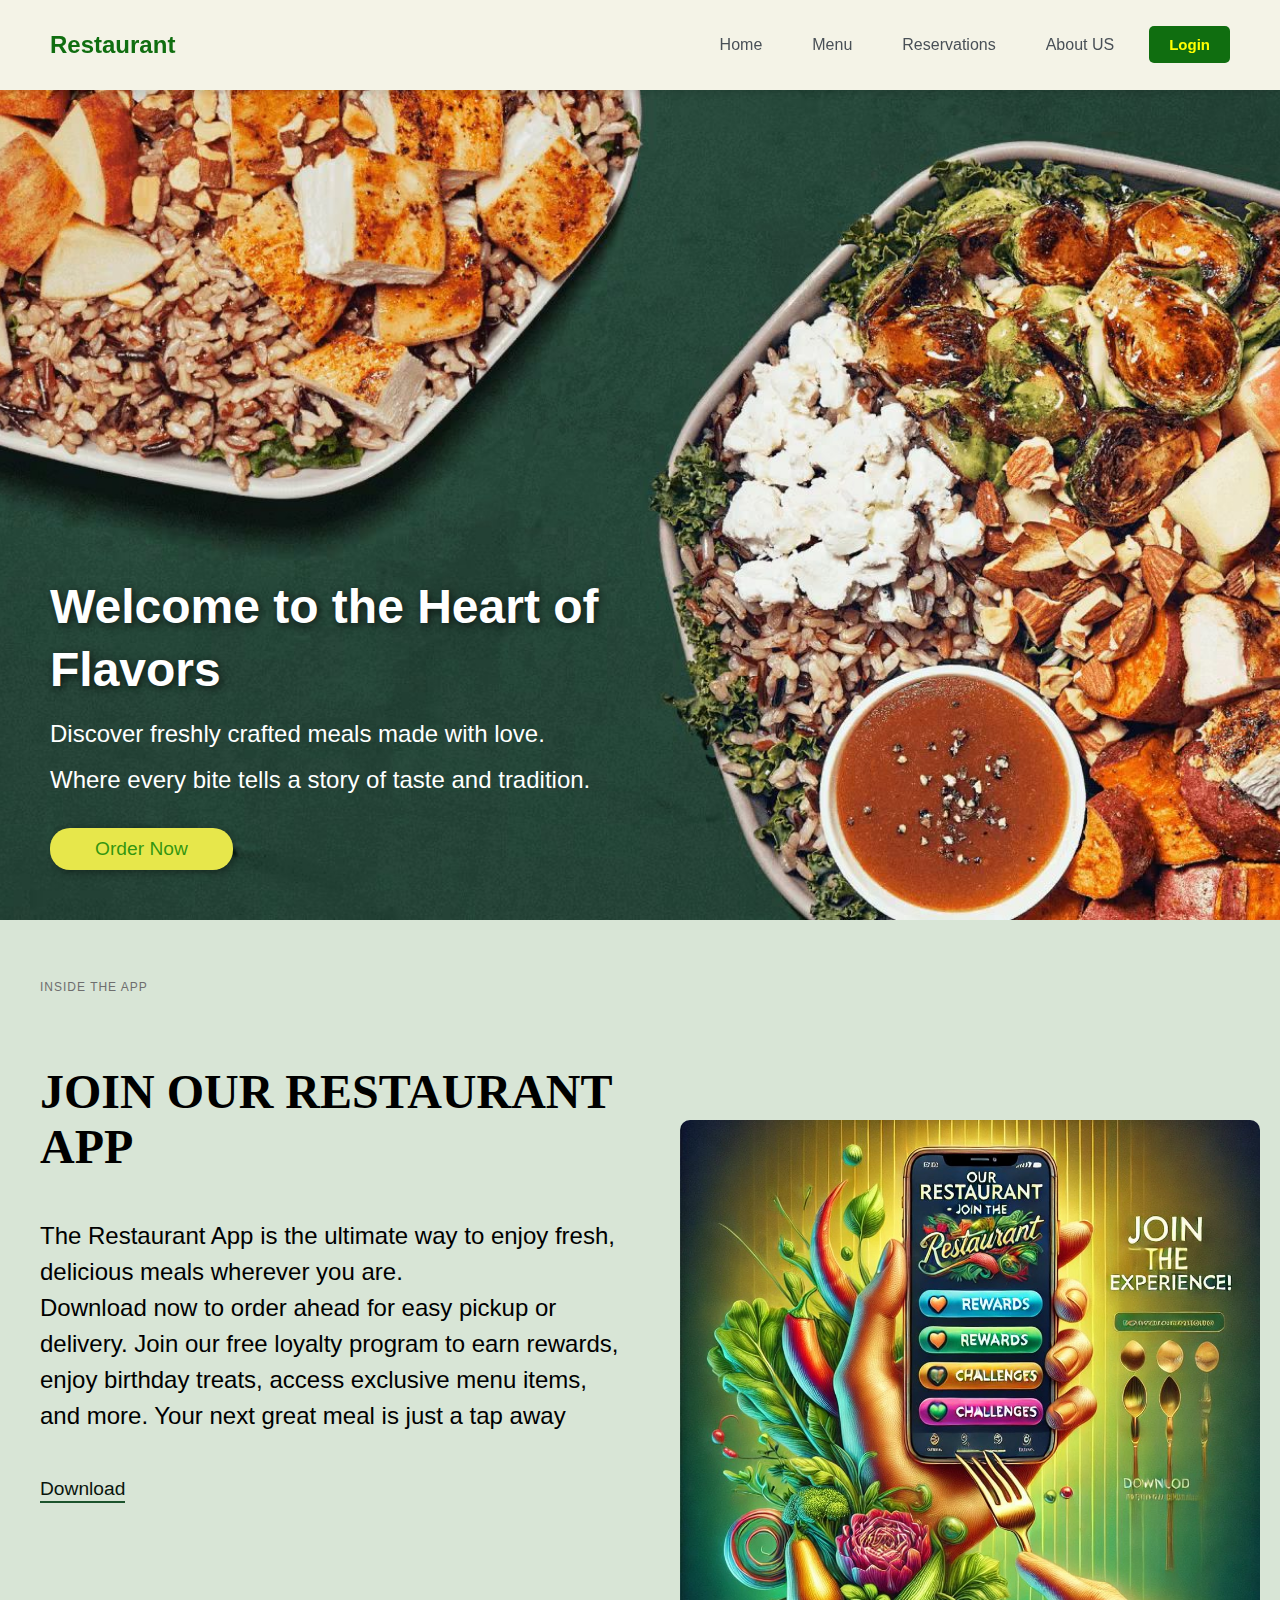
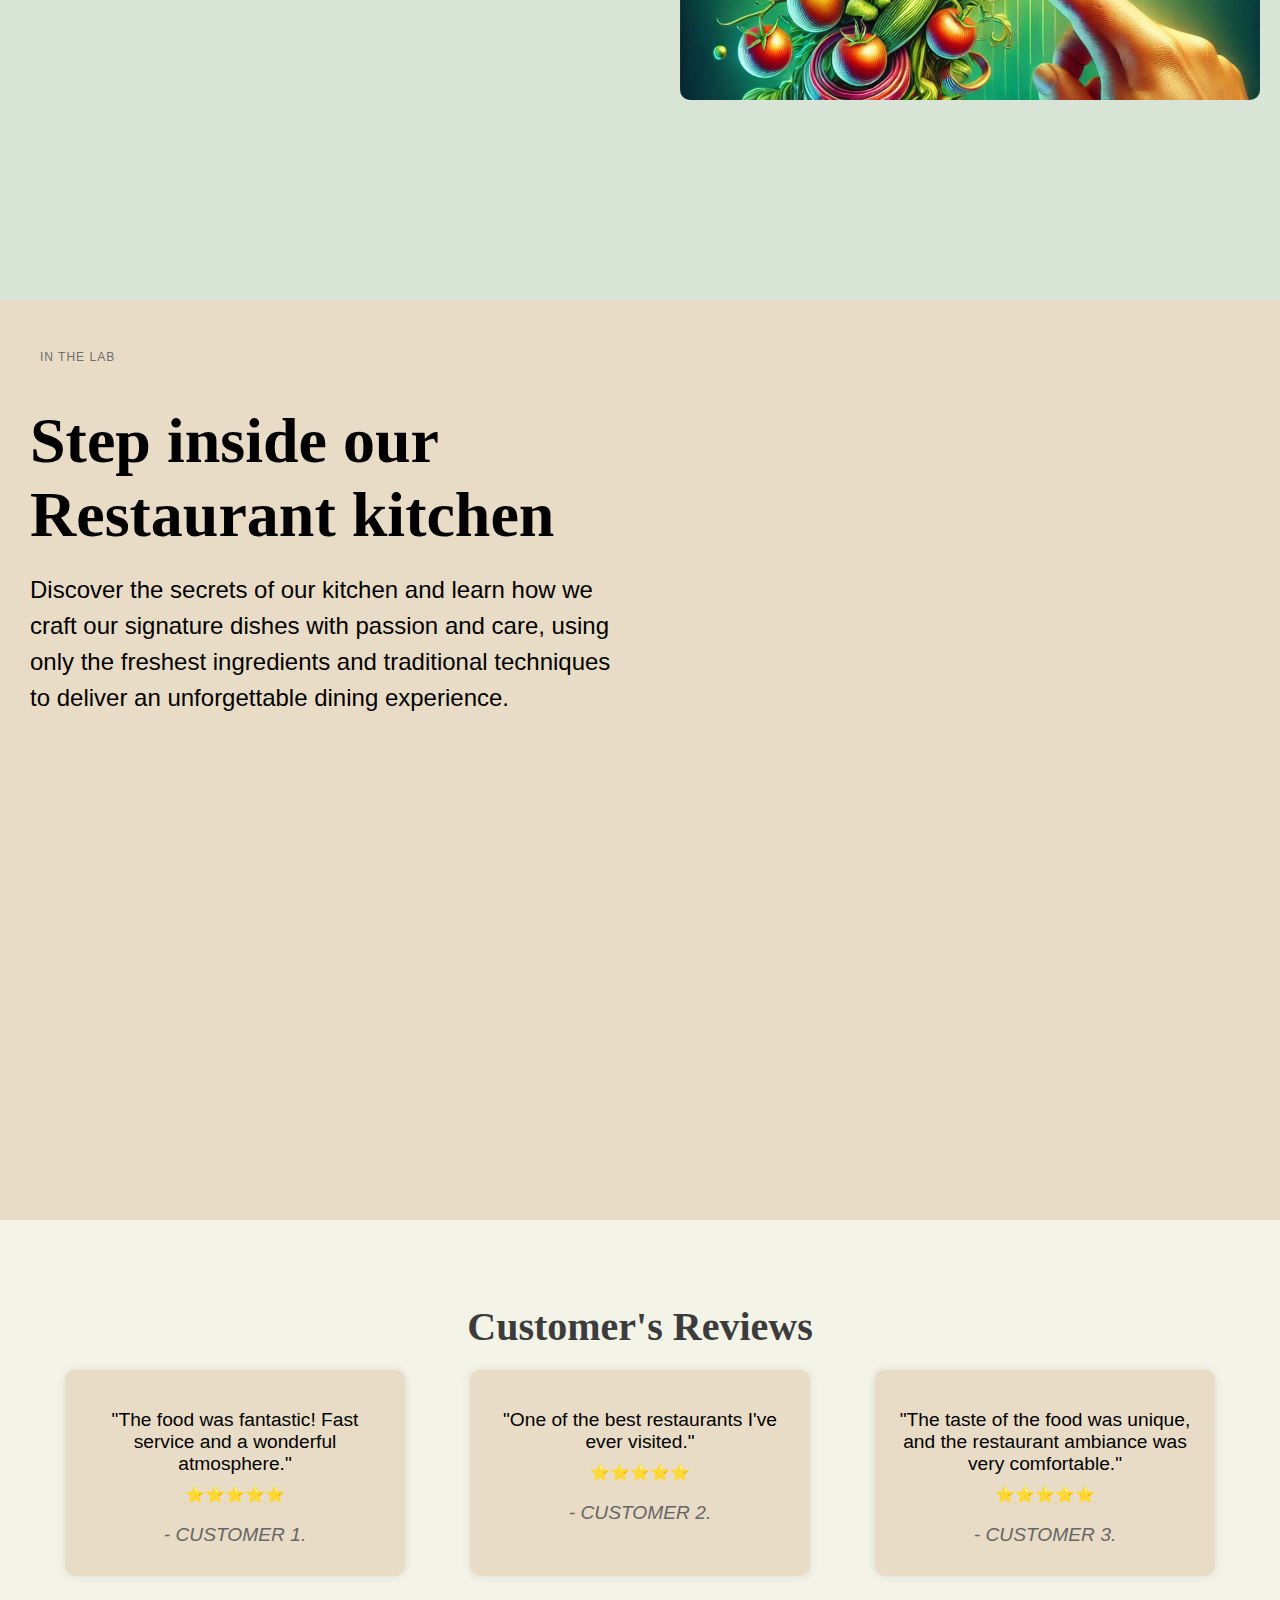
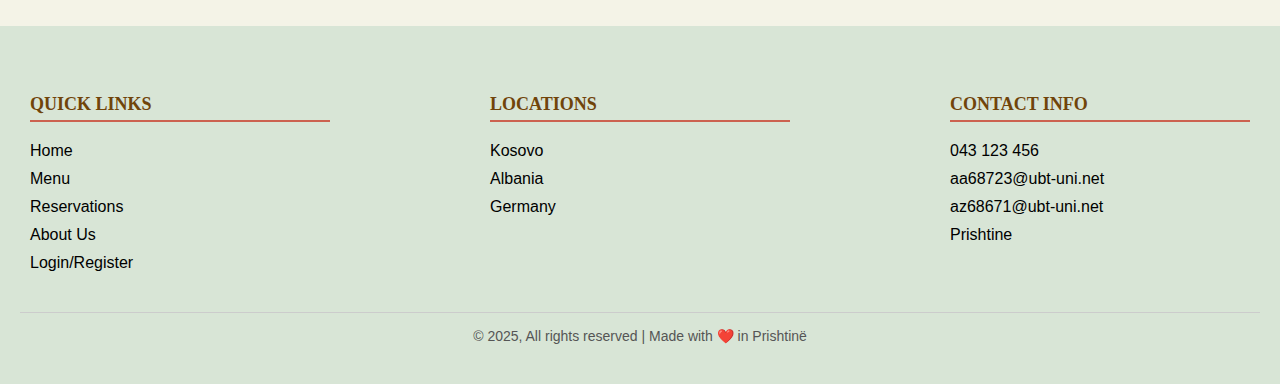
==== commit 0ca37d27: "Responsive for About" ====
--- a/index.html
+++ b/index.html
@@ -142,7 +142,7 @@
             </ul>
         </div>
         <div class="footer-bottom">
-            <p>© 2025, Të gjitha të drejtat e rezervuara | Made with ❤️ in Prishtinë</p>
+            <p>© 2025, All rights reserved | Made with ❤️ in Prishtinë</p>
         </div>
     </footer>
     
--- a/footer.css
+++ b/footer.css
@@ -0,0 +1,88 @@
+/* Stilizimi për footer-in */
+footer {
+  background-color: #D8E5D6;
+  color: black;
+  padding: 40px 20px;
+  display: flex;
+  flex-wrap: wrap;
+  justify-content: space-between;
+  align-items: flex-start;
+}
+
+footer .box {
+  flex: 1 1 300px; /* Fleksibilitet për shfaqje dinamike */
+  margin: 10px;
+  max-width: 300px;
+}
+
+footer .box h3 {
+  font-family: Garamond, serif;
+  color: rgb(112, 68, 10);
+  font-size: 18px;
+  margin-bottom: 20px;
+  text-transform: uppercase;
+  border-bottom: 2px solid #cc6250;
+  padding-bottom: 5px;
+}
+
+footer .box ul {
+  list-style: none;
+  padding: 0;
+  margin: 0;
+}
+
+footer .box ul li {
+  margin: 10px 0;
+}
+
+footer .box ul li a {
+  color: black;
+  text-decoration: none;
+  transition: color 0.3s;
+}
+
+footer .box ul li a:hover {
+  color: #3498db;
+}
+/* Pjesa për copyright */
+.footer-bottom {
+  width: 100%;
+  text-align: center;
+  margin-top: 20px;
+  padding-top: 15px;
+  border-top: 1px solid #ccc;
+  font-family: Arial, sans-serif;
+  font-size: 14px;
+  color: #555;
+}
+
+.footer-bottom p {
+  margin: 0;
+}
+
+/* Responsivitet për pajisje të vogla */
+@media (max-width: 768px) {
+  footer {
+      flex-direction: row;
+      align-items: flex-start;
+      text-align: flex-start;
+  }
+
+  footer .box {
+align-items: flex-start;  }
+}
+
+/* Responsivitet për pajisje shumë të vogla */
+@media (max-width: 480px) {
+  footer {
+      padding: 20px 10px;
+  }
+
+  footer .box h3 {
+      font-size: 16px;
+  }
+
+  footer .box ul li {
+      margin: 8px 0;
+  }
+}
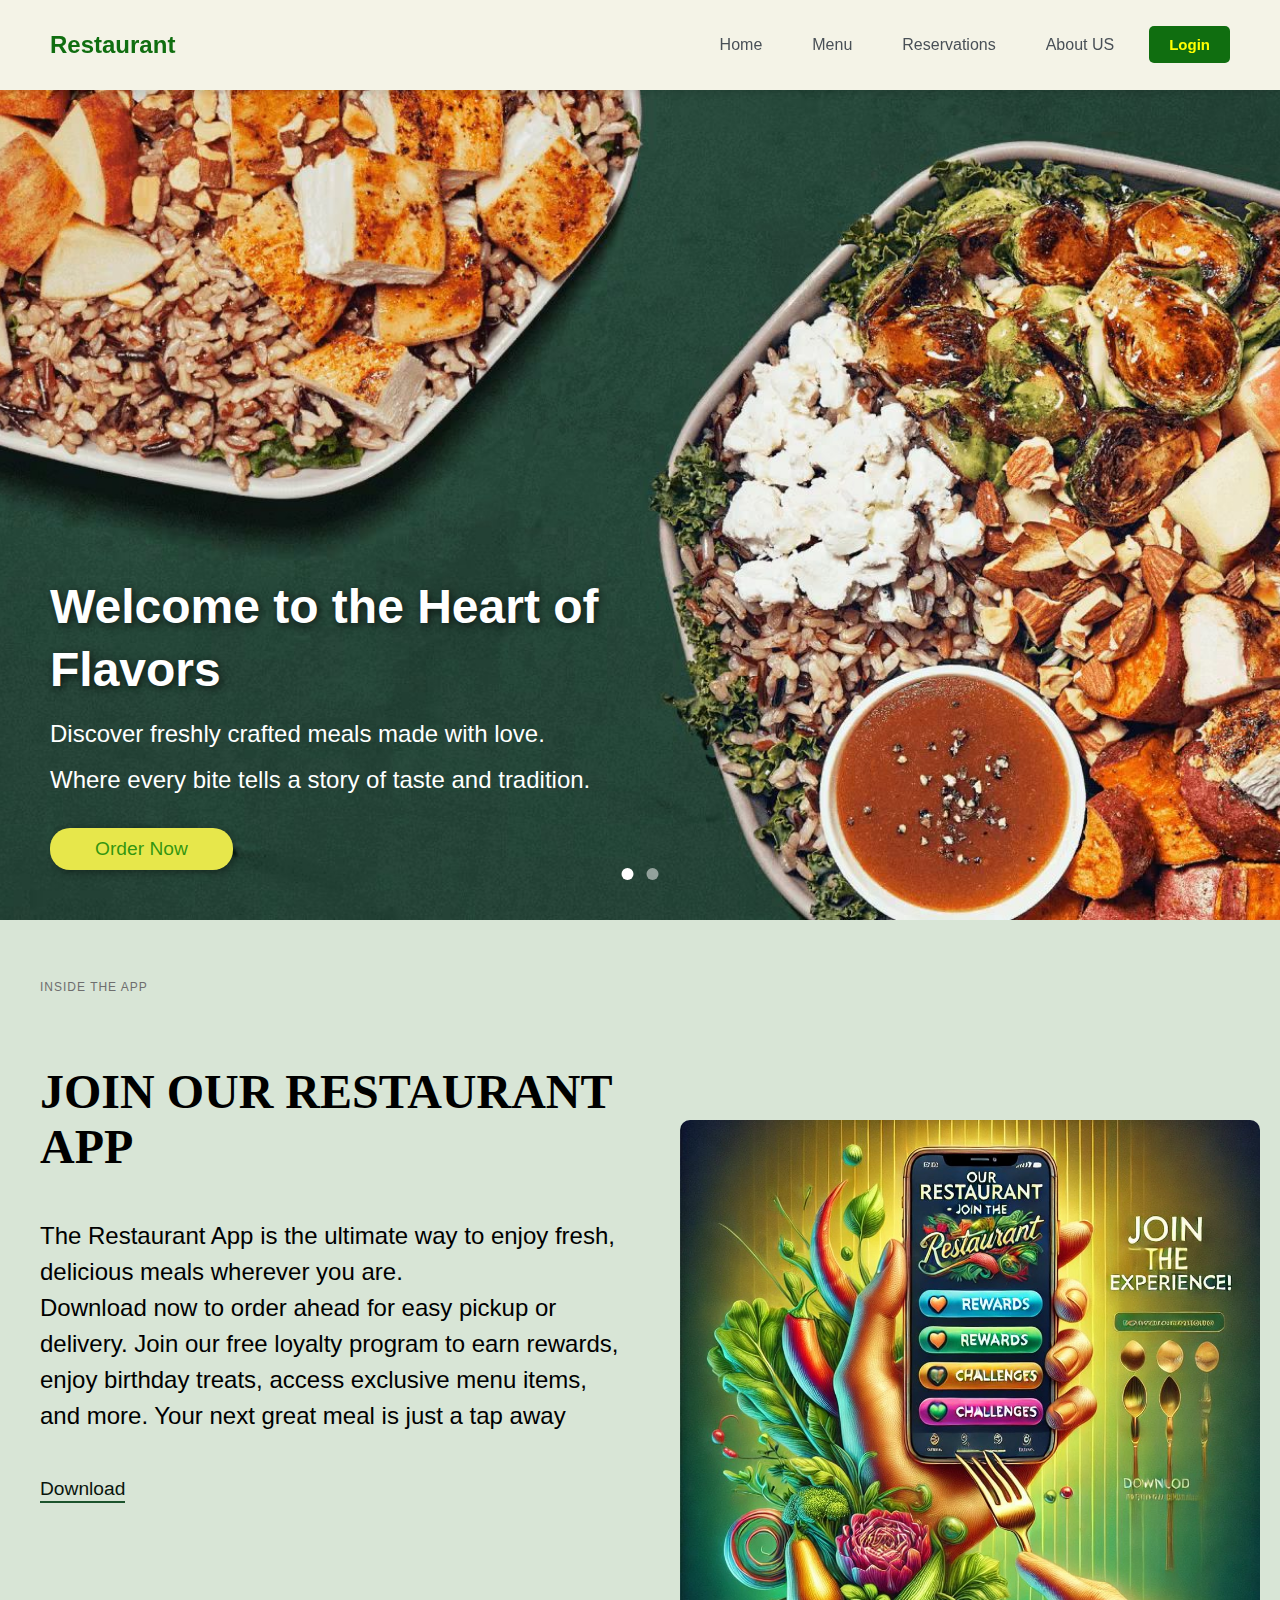
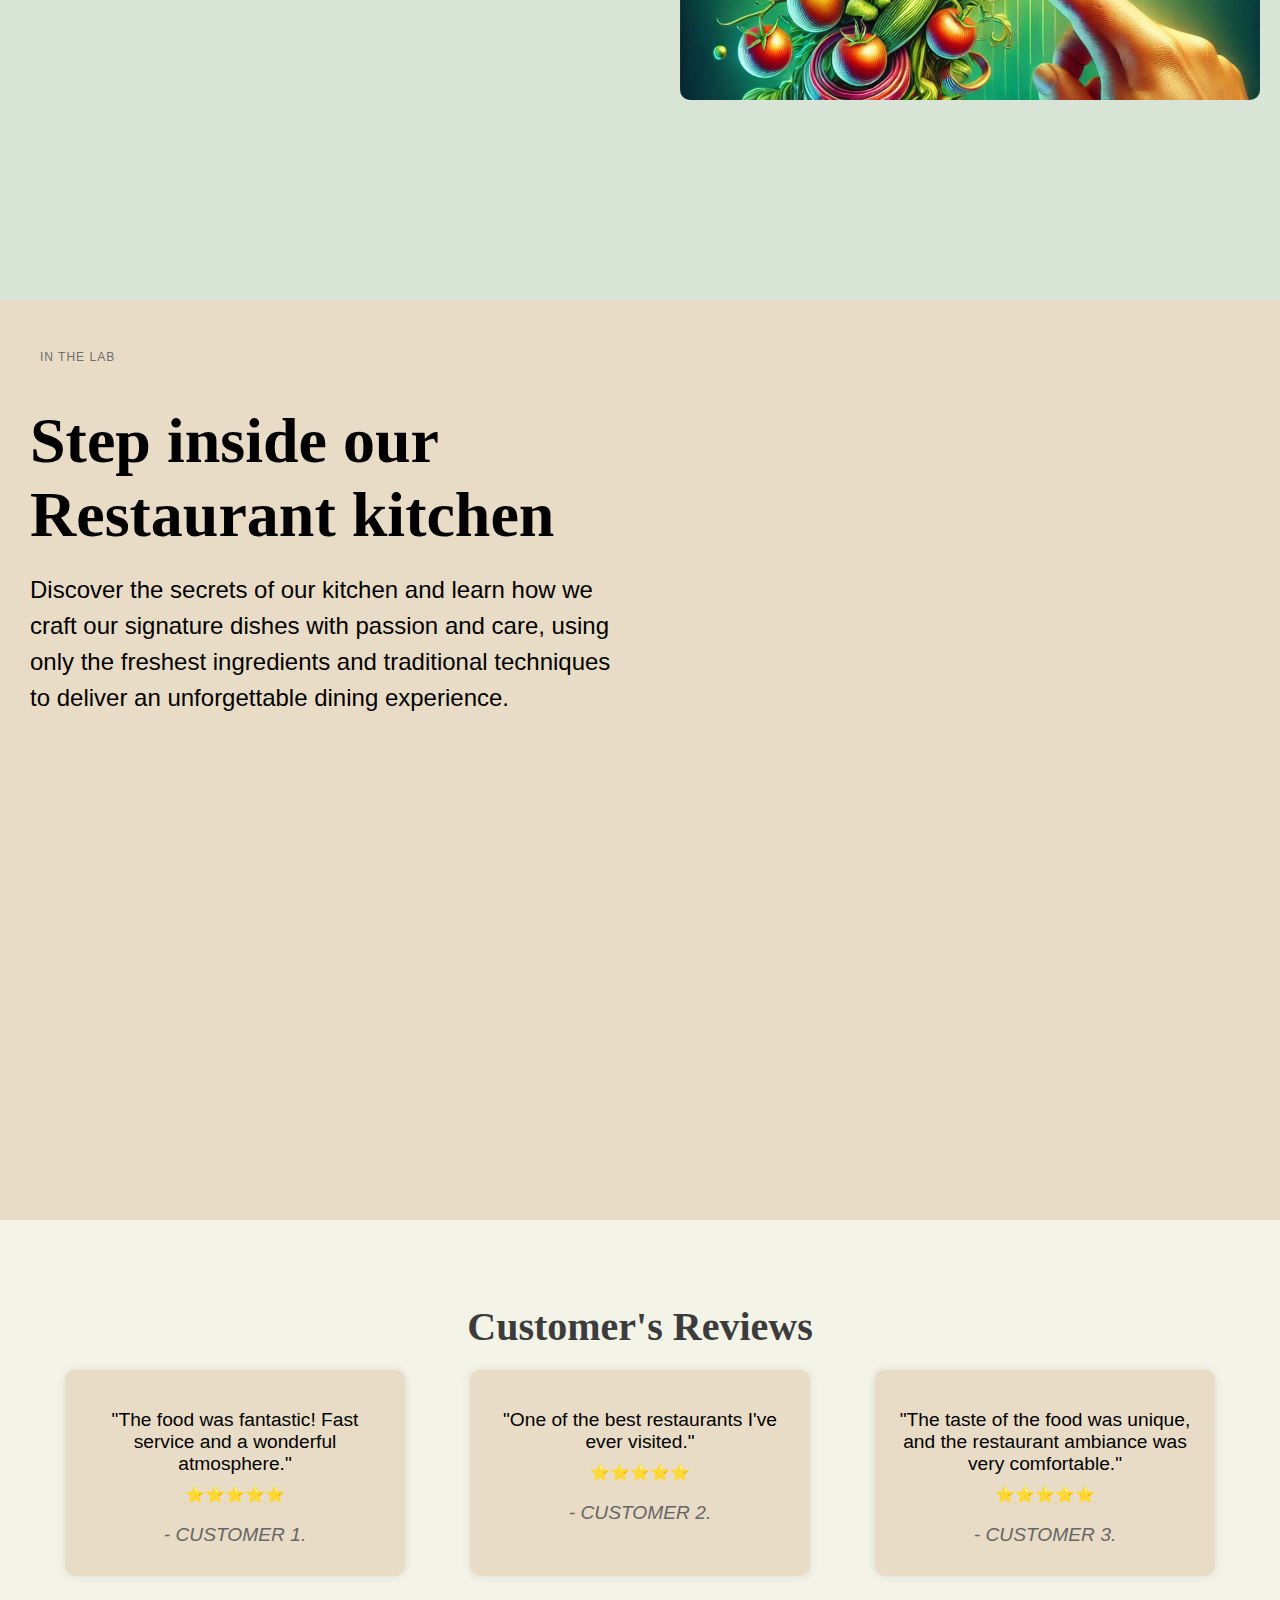
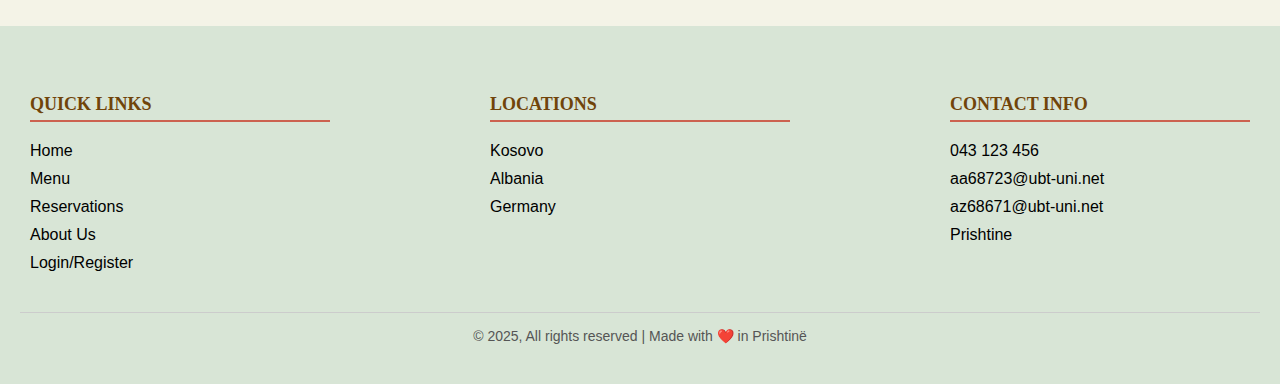
==== commit aebd6abb: "Added slider to index-page" ====
--- a/index.html
+++ b/index.html
@@ -5,6 +5,9 @@
     <meta name="viewport" content="width=device-width, initial-scale=1.0">
     <meta name="description" content="Welcome to the Best Restaurant. Discover freshly crafted meals made with love.">
     <title>Best Restaurant</title>
+
+    <link rel="stylesheet" href="https://unpkg.com/swiper/swiper-bundle.min.css">
+    <script src="https://unpkg.com/swiper/swiper-bundle.min.js"></script>
     
     <link rel="stylesheet" href="index.css">
     <link rel="stylesheet" href="header.css">
@@ -43,13 +46,22 @@
     </header>
     <main>
         <section class="hero">
-        <div class="hero-content">
-            <h1>Welcome to the Heart of Flavors</h1>
-            <p>Discover freshly crafted meals made with love.</p>
-            <p>Where every bite tells a story of taste and tradition.</p>
-            <a href="menu.html" class="order-button">Order Now</a>
-        </div>
+            <div class="slides">
+                <div class="slide active" style="background-image: url('img/green1.jpg');"></div>
+                <div class="slide" style="background-image: url('img/slider.jpg');"></div>
+            </div>
+            <div class="hero-content">
+                <h1>Welcome to the Heart of Flavors</h1>
+                <p>Discover freshly crafted meals made with love.</p>
+                <p>Where every bite tells a story of taste and tradition.</p>
+                <a href="menu.html" class="order-button">Order Now</a>
+            </div>
+            <div class="dots">
+                <span class="dot active"></span>
+                <span class="dot"></span>
+            </div>
         </section>
+        
         
         <section class="app">
             <!-- Seksioni i tekstit -->
--- a/index.css
+++ b/index.css
@@ -5,56 +5,107 @@
   background-color:#F4F3E7;
 }
 
-/* Hero */
+/* Hero-slider*/
 .hero {
-  background-image: url('img/green1.jpg'); /* Vendosni nje imazh te pershtatshem */
+  position: relative;
+  height: 100vh;
+  color: #fff;
+  display: flex;
+  align-items: flex-end;
+  justify-content: flex-start;
+  padding: 10px;
+  overflow: hidden;
+}
+
+.slides {
+  position: absolute;
+  top: 0;
+  left: 0;
+  width: 100%;
+  height: 100%;
+  z-index: 0;
+}
+
+.slide {
+  position: absolute;
+  top: 0;
+  left: 0;
+  width: 100%;
+  height: 100%;
   background-size: cover;
   background-position: center;
-  height: 100vh;
+  opacity: 0;
+  transition: opacity 1s ease-in-out;
+}
+
+.slide.active {
+  opacity: 1;
+}
+
+.hero-content {
   position: relative;
-  color: #fff;
-  display: flex;
-  align-items: flex-end; /* Per t'u shfaqur ne fund te seksionit */
-  justify-content: flex-start; /* Per t'u shfaqur ne krahun e majte */
-  padding: 10px; /* Hapesire me e madhe nga skajet */
-}
-
-.hero-content {
-  max-width: 600px; /* Zgjerimi i gjersise per tekst me te gjate */
+  z-index: 1;
+  max-width: 600px;
   padding: 40px;
 }
 
 .hero h1 {
-  font-size: 3rem; /* Tekst me i madh */
+  font-size: 3rem;
   margin: 0 0 15px;
   font-weight: bold;
-  line-height: 1.3; /* Hapesira ndermjet rreshtave */
-  text-shadow: 2px 2px 8px rgba(0, 0, 0, 0.7); /* Hijet per tekst me te dukshem */
+  line-height: 1.3;
+  text-shadow: 2px 2px 8px rgba(0, 0, 0, 0.7);
 }
 
 .hero p {
-  font-size: 1.5rem; /* Peremase me e madhe */
+  font-size: 1.5rem;
   margin: 10px 0;
-  line-height: 1.5; /* Hapesire me e rehatshme ndermjet rreshtave */
+  line-height: 1.5;
 }
 
 .order-button {
   display: inline-block;
   margin-top: 20px;
-  padding: 10px 45px; /* Buton me i madh per terheqje me te mire */
+  padding: 10px 45px;
   font-size: 1.2rem;
-  color: rgba(0, 128, 0, 0.8); /* Shkronja te gjelberta transparente */
-  background-color: rgb(231, 231, 75);; /* Ngjyre e verdhe per butonin */
+  color: rgba(0, 128, 0, 0.8);
+  background-color: rgb(231, 231, 75);
   text-decoration: none;
-  border-radius: 20px; /* Cepa pak me te rrumbullaket */
-  box-shadow: 2px 2px 8px rgba(0, 0, 0, 0.4); /* Efekt hijeje */
+  border-radius: 20px;
+  box-shadow: 2px 2px 8px rgba(0, 0, 0, 0.4);
   transition: background-color 0.3s, transform 0.2s;
 }
 
 .order-button:hover {
-  background-color: #f6d465; /* Ndryshim i lehte ngjyre ne hover */
-  transform: scale(1.08); /* Zmadhim me i dukshem gjate hover-it */
-}
+  background-color: #f6d465;
+  transform: scale(1.08);
+}
+
+/* Dots-slider*/
+.dots {
+  position: absolute;
+  bottom: 40px;
+  left: 50%;
+  transform: translateX(-50%);
+  display: flex;
+  gap: 13px;
+  z-index: 1;
+}
+
+.dot {
+  width: 12px;
+  height: 12px;
+  background-color: rgba(255, 255, 255, 0.5);
+  border-radius: 50%;
+  cursor: pointer;
+  transition: background-color 0.3s;
+}
+
+.dot.active {
+  background-color: #fff;
+}
+
+
 /* App Section */
 .app {
   display: flex;
@@ -305,6 +356,7 @@
     margin: 10px 0;
     line-height: 1.5; /* Hapesire me e rehatshme ndermjet rreshtave */
   }
+
   
 
   .flex{
@@ -324,6 +376,52 @@
 
 
 }
+
+/* responisive for dots */
+@media (max-width: 391px) {
+  .dots {
+    position: absolute;
+    bottom: 40px;
+    left: 55%;
+    transform: translateX(-50%);
+    display: flex;
+    gap: 13px;
+    z-index: 1;
+  }
+  
+  .dot {
+    width: 10px;
+    height: 10px;
+    background-color: rgba(255, 255, 255, 0.5);
+    border-radius: 50%;
+    cursor: pointer;
+    transition: background-color 0.3s;
+  }
+  @media (max-width: 320px) {
+    .dots {
+      position: absolute;
+      bottom: 40px;
+      left: 60%;
+      transform: translateX(-50%);
+      display: flex;
+      gap: 13px;
+      z-index: 1;
+    }
+    
+    .dot {
+      width: 10px;
+      height: 10px;
+      background-color: rgba(255, 255, 255, 0.5);
+      border-radius: 50%;
+      cursor: pointer;
+      transition: background-color 0.3s;
+  }
+
+}
+
+
+/* responsive for small devices */
+
 @media (max-width: 300px) {
   html, body {
     margin: 0;
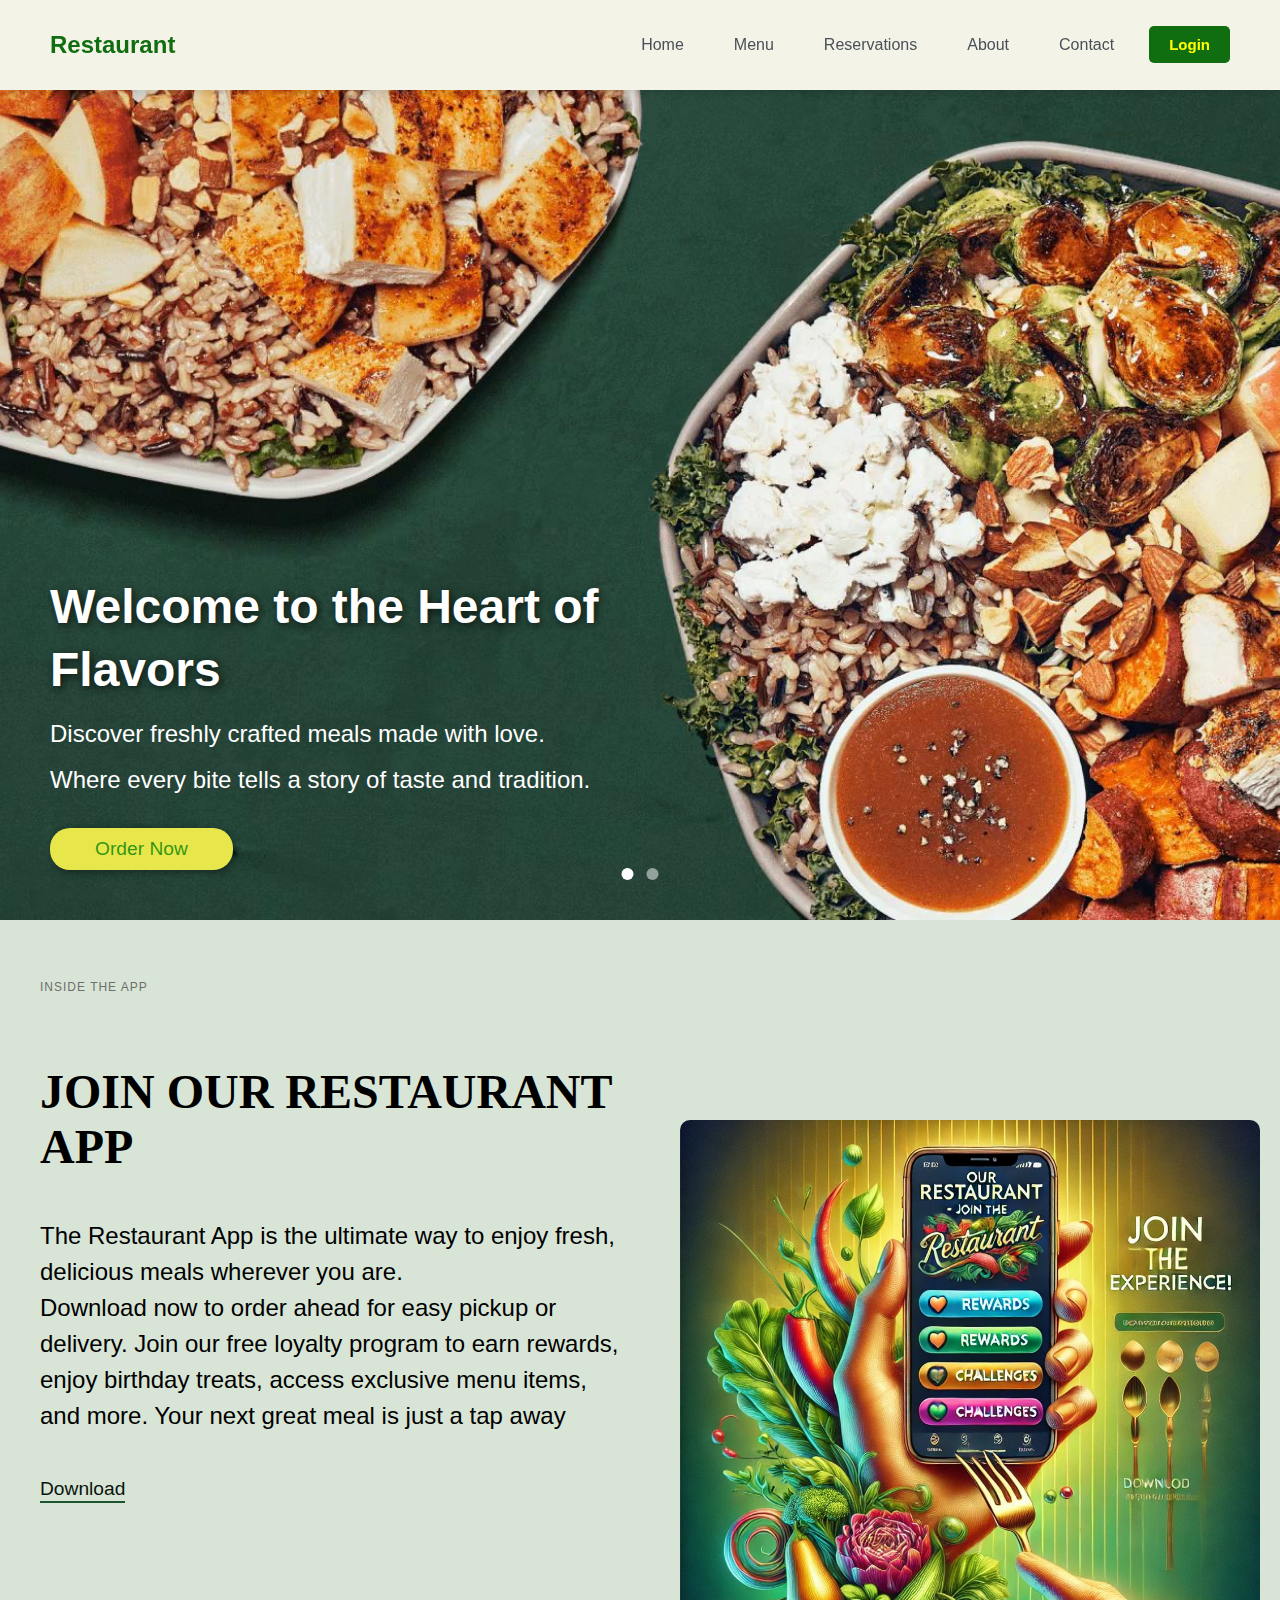
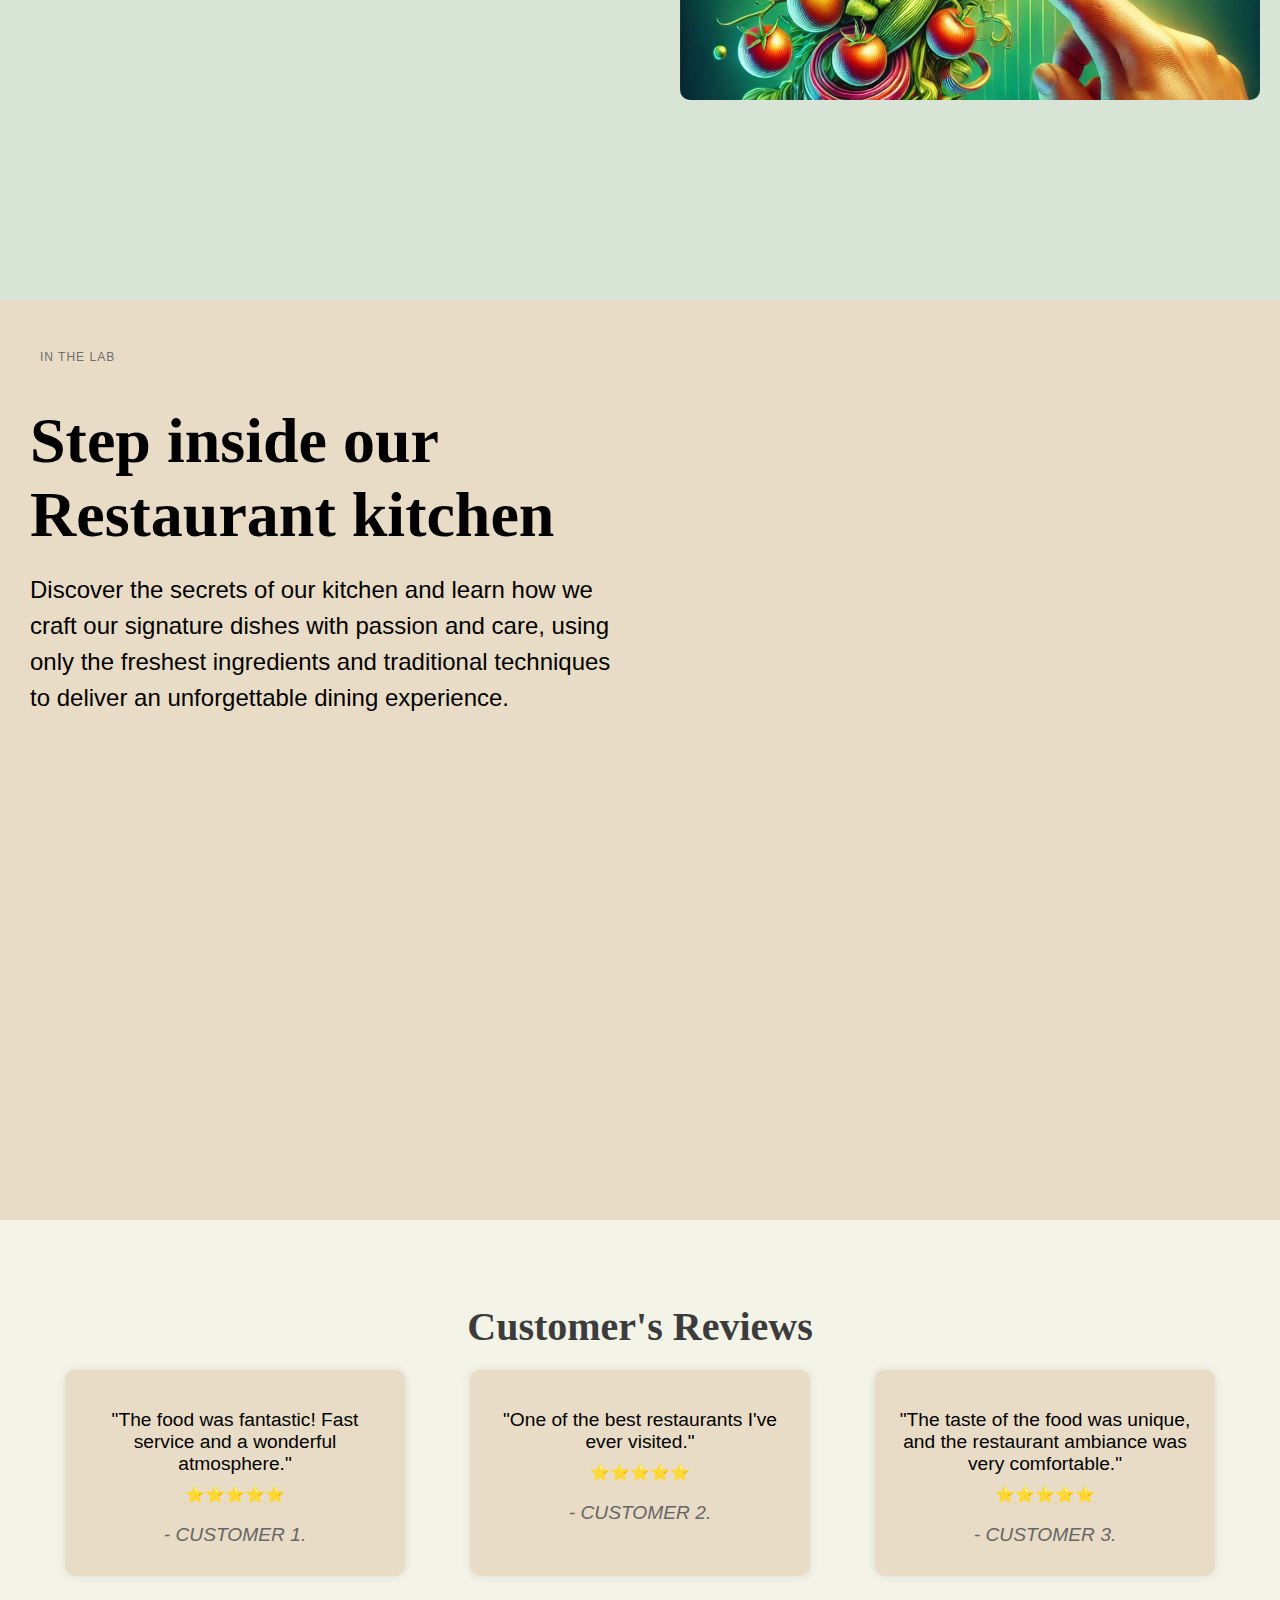
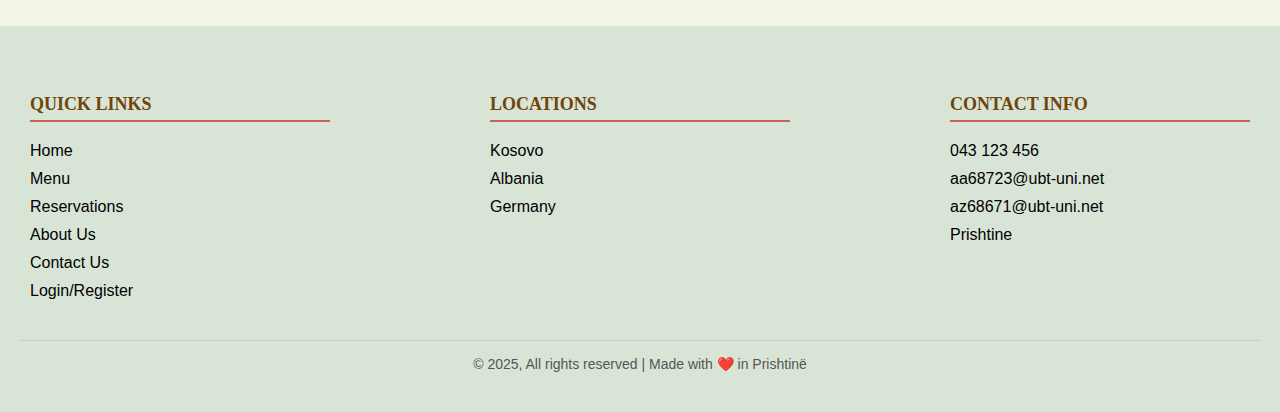
==== commit 0c95b004: "Some changes for responsive and links" ====
--- a/index.html
+++ b/index.html
@@ -37,7 +37,8 @@
                     <li><a href="index.html" class="nav-link">Home</a></li>
                     <li><a href="menu.html" class="nav-link">Menu</a></li>
                     <li><a href="reservations.html" class="nav-link">Reservations</a></li>
-                    <li><a href="about.html" class="nav-link">About US</a></li>
+                    <li><a href="about.html" class="nav-link">About</a></li>
+                    <li><a href="contact.html" class="nav-link">Contact</a></li>
                     <li><a href="login.html" class="login-button">Login</a></li>
                 </ul>
             </nav>
@@ -133,6 +134,7 @@
                 <li><a href="menu.html">Menu</a></li>
                 <li><a href="Reservations.html">Reservations</a></li>
                 <li><a href="about.html">About Us</a></li>
+                <li><a href="contact.html">Contact Us</a></li>
                 <li><a href="login.html">Login/Register</a></li>
             </ul>
         </div>
--- a/index.css
+++ b/index.css
@@ -416,6 +416,7 @@
       cursor: pointer;
       transition: background-color 0.3s;
   }
+}
 
 }
 
--- a/header.css
+++ b/header.css
@@ -97,7 +97,7 @@
 
 
 /* Mobile Responsive Menu */
-@media (max-width: 796px) {
+@media (max-width: 815px) {
     #nav {
         position: fixed;
         top: -100%; /* Fillon jashtë ekranit lart */
@@ -191,7 +191,7 @@
 }
 
 /* Large Screens */
-@media (min-width: 797px) {
+@media (min-width: 815px) {
     .nav {
         position: static;
         transform: none;
@@ -223,3 +223,12 @@
         margin: 0;
     }
 }
+@media (max-width: 865px) {
+    .container {
+        display: flex;
+        justify-content: space-between;
+        align-items: center;
+        padding: 0 30px;
+    }
+    
+}